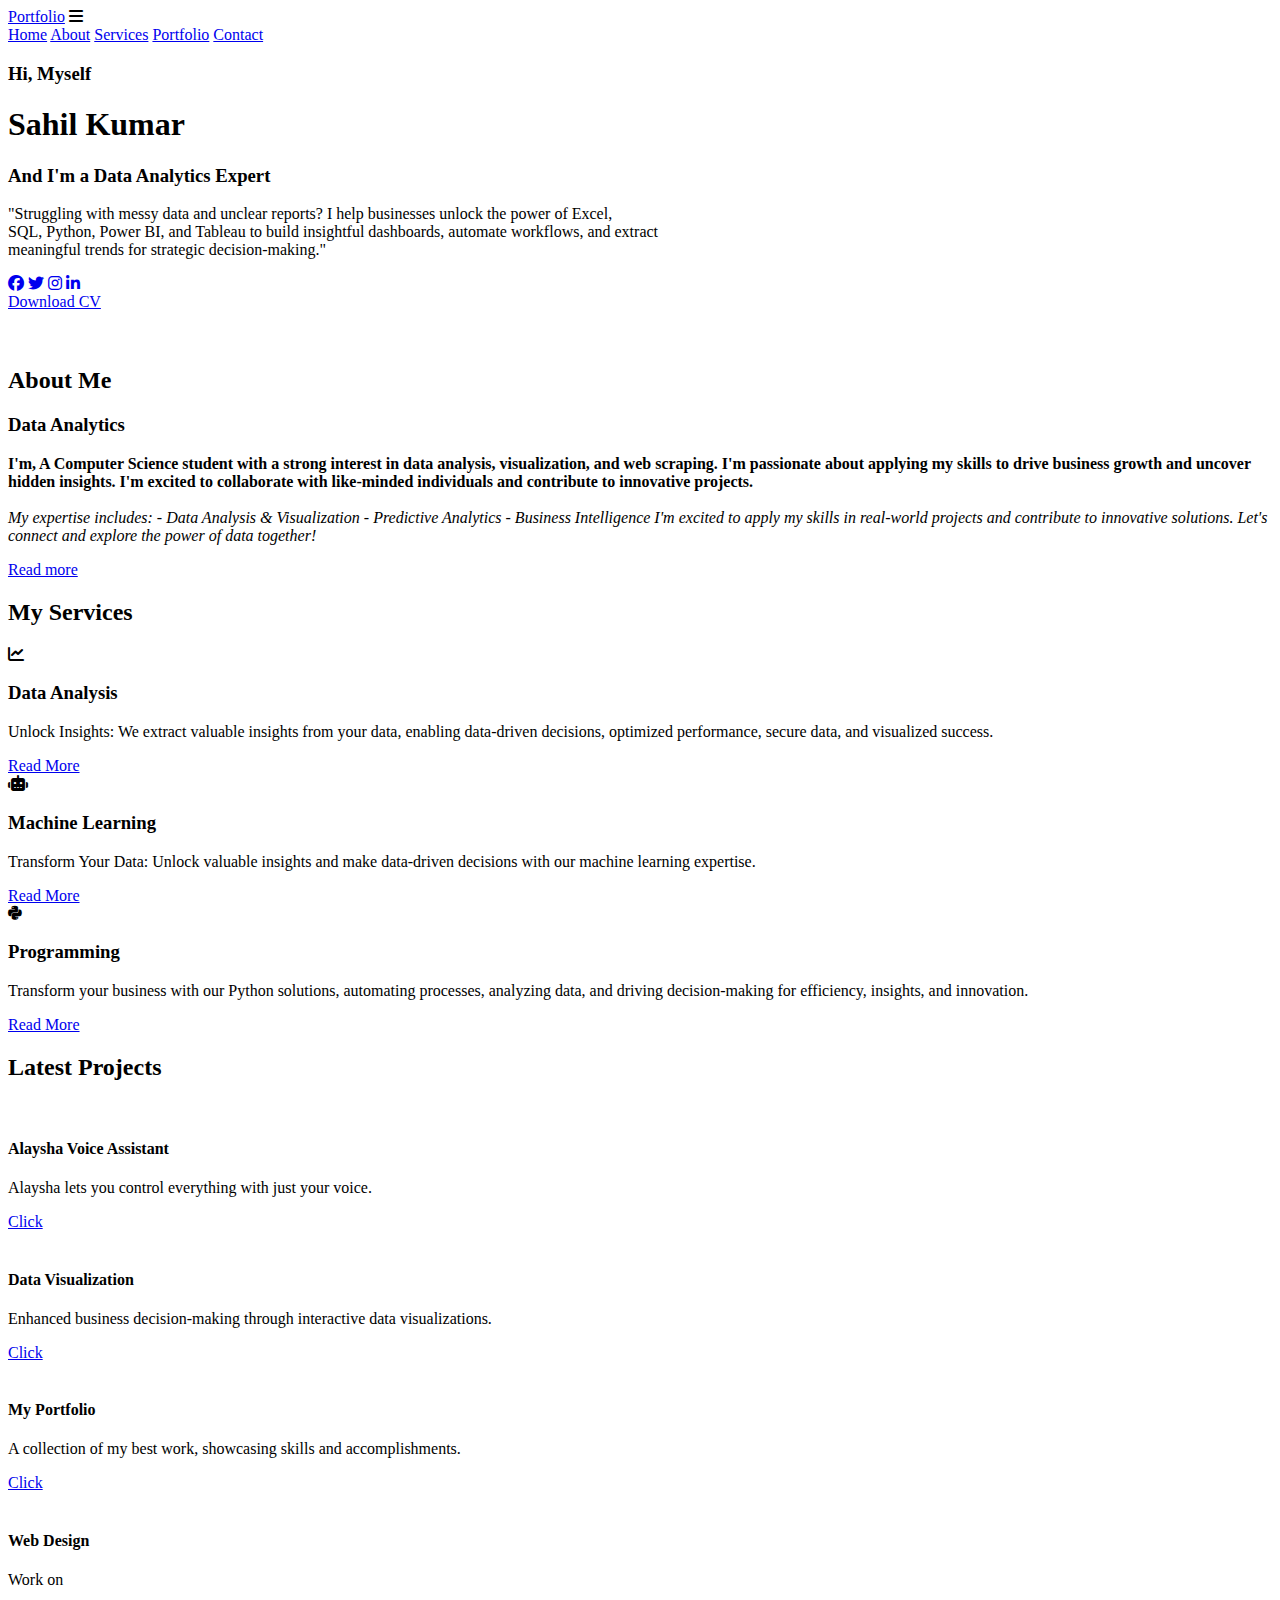
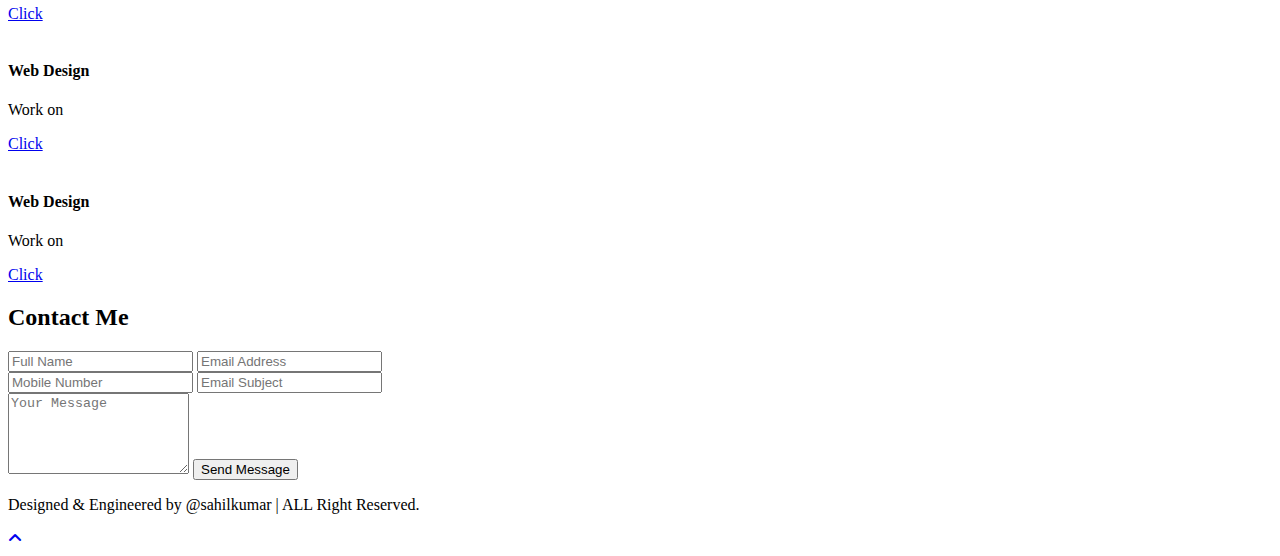
==== index.html @ 293989c2 "Add files via upload" ====
<!DOCTYPE html>
<html lang="en">
    <head>
        <meta charset="UTF-8">
        <meta name="viewport" content="width=device-width, initial-scale=1.0">

        <!-- Font Awesome -->
        <link rel="stylesheet" href="https://cdnjs.cloudflare.com/ajax/libs/font-awesome/6.4.2/css/all.min.css" crossorigin="anonymous" referrerpolicy="no-referrer" />

        <!-- Main CSS -->
        <link rel="stylesheet" href="C:\Users\Sahil554\Desktop\New folder (2)/color.css">
        <title>Responsive Personal Portfolio Website</title>
    </head>
<body>
    <!-- Header -->   
    <header class="header">
        <a href="#" class="logo">Portfolio</a>

         <i class="fas fa-bars" id="menu-icon"></i> <!-- Menu Icon -->

        <nav class="navbar">
            <a href="#home" class="active">Home</a>
            <a href="#about">About</a>
            <a href="#services">Services</a>
            <a href="#portfolio">Portfolio</a>
            <a href="#contact">Contact</a> 
        </nav>
    </header>   
   
    <!-- Home Section --> 
    <section class="home" id="home">
        <div class="home-content">
            <h3>Hi, Myself</h3>
            <h1>Sahil Kumar</h1>
            <h3>And I'm a <span>Data Analytics Expert</span></h3>
            <p>"Struggling with messy data and unclear reports? I help businesses unlock the power of Excel,<br>
                SQL, Python, Power BI, and Tableau to build insightful dashboards, automate workflows,
                  and extract<br> meaningful trends for strategic decision-making."</p>
       
            <!-- Social Media Icons -->
            <div class="social-media">
                <a href="https://www.facebook.com/profile.php?id=100068991828229&mibextid=ZbWKwL"target="_blank"><i class="fab fa-facebook"></i></a>
                <a href="#"target="_blank"><i class="fab fa-twitter"></i></a>
                <a href="https://www.instagram.com/sahil_.kumarr?igsh=NGoycGx3NzV6ZXl2"target="_blank"><i class="fab fa-instagram"></i></a>
                <a href="https://www.linkedin.com/in/sahil-kumar-848392259?utm_source=share&utm_campaign=share_via&utm_content=profile&utm_medium=android_app" target="_blank"><i class="fab fa-linkedin-in"></i></a>
            </div>
            <a href="https://drive.google.com/uc?export=download&id=1LN8zkHgMhUXbFC1rJ7XzAwx22eSauFZw" class="btn" download>Download CV</a>

        </div>

        <div class="home-img">
            <img src="C:\Users\Sahil554\Desktop\New folder (2)/Sahil.jpeg"alt="">
    </div>
</section>  
         <!-- about Section --> 
        
     <section class="about" id="about">
        <div class="about-img">
            <img src="C:\Users\Sahil554\Desktop\New folder (2)/aboutpic.jpg" alt="">
        </div>

        <div class="about-content">
            <h2 class="heading">About <span>Me</span></h2>
            <h3>Data Analytics</h3>
            <p><b>I'm, A Computer Science student with a strong interest in data analysis, visualization, 
                and web scraping. I'm passionate about applying my skills to drive business growth and uncover hidden
                 insights. I'm excited to collaborate with like-minded individuals and contribute to innovative
                  projects.</b> <br><br> <i>My expertise includes:

                  - Data Analysis & Visualization
                  - Predictive Analytics
                  - Business Intelligence
                  
                  
                  I'm excited to apply my skills in real-world projects and contribute to innovative solutions.
                   Let's connect and explore the power of data together!</i></p>
        <a href="C:\Users\Sahil554\Desktop\New folder (2)/aboutpage.html" target="_blank" class="btn">Read more</a>
        </div>
    </section>
    
        <!--Service  Section --> 

    <section class="Services" id="services">
        <h2 class="heading">My <span>Services</span></h2>

        <div class="services-container">
            <div class="services-box">
                <i class="fa-solid fa-chart-line"></i><!-- Database -->
                <h3>Data Analysis</h3>
                <p>Unlock Insights: We extract valuable insights from your data, 
                    enabling data-driven decisions, optimized performance, secure data, and visualized success.</p>
              <a href="#" class="btn">Read More</a>            
            </div>
          
            <div class="services-box">
                <i class="fa-solid fa-robot"></i>  <!-- Machine Learning -->
                <h3>Machine Learning</h3>
                <p> Transform Your Data: Unlock valuable insights and make data-driven decisions with our machine
                     learning expertise.</p>
              <a href="#" class="btn">Read More</a>            
            </div>

            <div class="services-box">
                <i class="fa-brands fa-python"></i>  <!-- Python -->
                <h3>Programming</h3>
                <p>Transform your business with our Python solutions, automating processes, analyzing data, 
                    and driving decision-making for efficiency, insights, and innovation.</p>
              <a href="#" class="btn">Read More</a>            
            </div>
        </div>
    </section>

    
     <!--potfolio Section --> 

    <section class="portfolio" id="portfolio">
        <h2 class="heading">Latest <span>Projects</span></h2>
          
        <div class="portfolio-container">
            <div class="portfolio-box">
                <img src="C:\Users\Sahil554\Desktop\New folder (2)/portfolio5.jpg" alt="">
                <div class="portfolio-layer">
                    <h4>Alaysha Voice Assistant</h4>
                    <p>Alaysha lets you control everything with just your voice.</p>
                    <a href="https://github.com/SahilKumarTech/Alaysha-Voice-Assistant" target="_blank" class="btn">Click</a><!-------change-->
                     
                </div>
            </div>

            <div class="portfolio-box">
                <img src="C:\Users\Sahil554\Desktop\New folder (2)/portfolio4.jpg" alt="">
                <div class="portfolio-layer">
                    <h4>Data Visualization</h4>
                    <p>Enhanced business decision-making through interactive data visualizations.</p>
                    <a href="https://github.com/SahilKumarTech/Sales_Data_Visualization" target="_blank" class="btn">Click</a><!------------------------->
                    
                </div>
            </div>

            <div class="portfolio-box">
                <img src="C:\Users\Sahil554\Desktop\New folder (2)/portfolio1.jpg" alt="">
                <div class="portfolio-layer">
                    <h4>My Portfolio</h4>
                    <p>A collection of my best work, showcasing skills and accomplishments.</p>
                    <a href="#" class="btn">Click</a><!---------------->
                     
                </div>
            </div>
             
            <div class="portfolio-box">
                <img src="C:\Users\Sahil554\Desktop\New folder (2)/portfolio1.jpg" alt="">
                <div class="portfolio-layer">
                    <h4>Web Design</h4>
                    <p>Work on</p>
                    <a href="#" class="btn">Click</a><!-------change-->
                     
                </div>
            </div>

            <div class="portfolio-box">
                <img src="C:\Users\Sahil554\Desktop\New folder (2)/portfolio5.jpg" alt="">
                <div class="portfolio-layer">
                    <h4>Web Design</h4>
                    <p>Work on</p>
                    <a href="#" class="btn">Click</a><!-------change-->
                     
                </div>
            </div>
                  
            <div class="portfolio-box">
                <img src="C:\Users\Sahil554\Desktop\New folder (2)/portfolio5.jpg" alt="">
                <div class="portfolio-layer">
                    <h4>Web Design</h4>
                    <p>Work on</p>
                    <a href="#" class="btn">Click</a><!-------change-->
                     
                </div>
            </div>

        </div>

    </section>

        <!--conatact  Section --> 
         
        <section class="contact" id="contact">
            <h2 class="heading">Contact <span>Me</span></h2>
        
            <form action="contact_form.php" method="POST"><!------------------php-->
                <div class="input-box">
                    <input type="text" placeholder="Full Name" required>
                    <input type="email" placeholder="Email Address" required>
                </div>
        
                <div class="input-box">
                    <input type="text" placeholder="Mobile Number" required>
                    <input type="text" placeholder="Email Subject" required>
                </div>
        
                <textarea placeholder="Your Message" rows="5" required></textarea>
                
                <input type="submit" class="btn" value="Send Message">
            </form>
        </section>
    
        <!---Footer Design-->

        <footer class="footer">
            <div class="footer-text">
                <p>Designed & Engineered by @sahilkumar | ALL Right Reserved.</p>
            </div>

            <div class="footer-iconTop">
                <a href="#home"><i class="fa-solid fa-angle-up"></i></a>
            </div>
        </footer>
    
        <!-- SCROLL REVEAL JS -->
<script src="https://unpkg.com/scrollreveal"></script>

        <!-- TYPED JS -->
<script src="https://unpkg.com/typed.js@2.1.0/dist/typed.umd.js"></script>

        <!-- MAIN JS -->
<script src="C:\Users\Sahil554\Desktop\New folder (2)/java.js"></script>




<script src="https://cdn.jsdelivr.net/npm/@emailjs/browser@3/dist/email.min.js"></script>


</body>

</html>
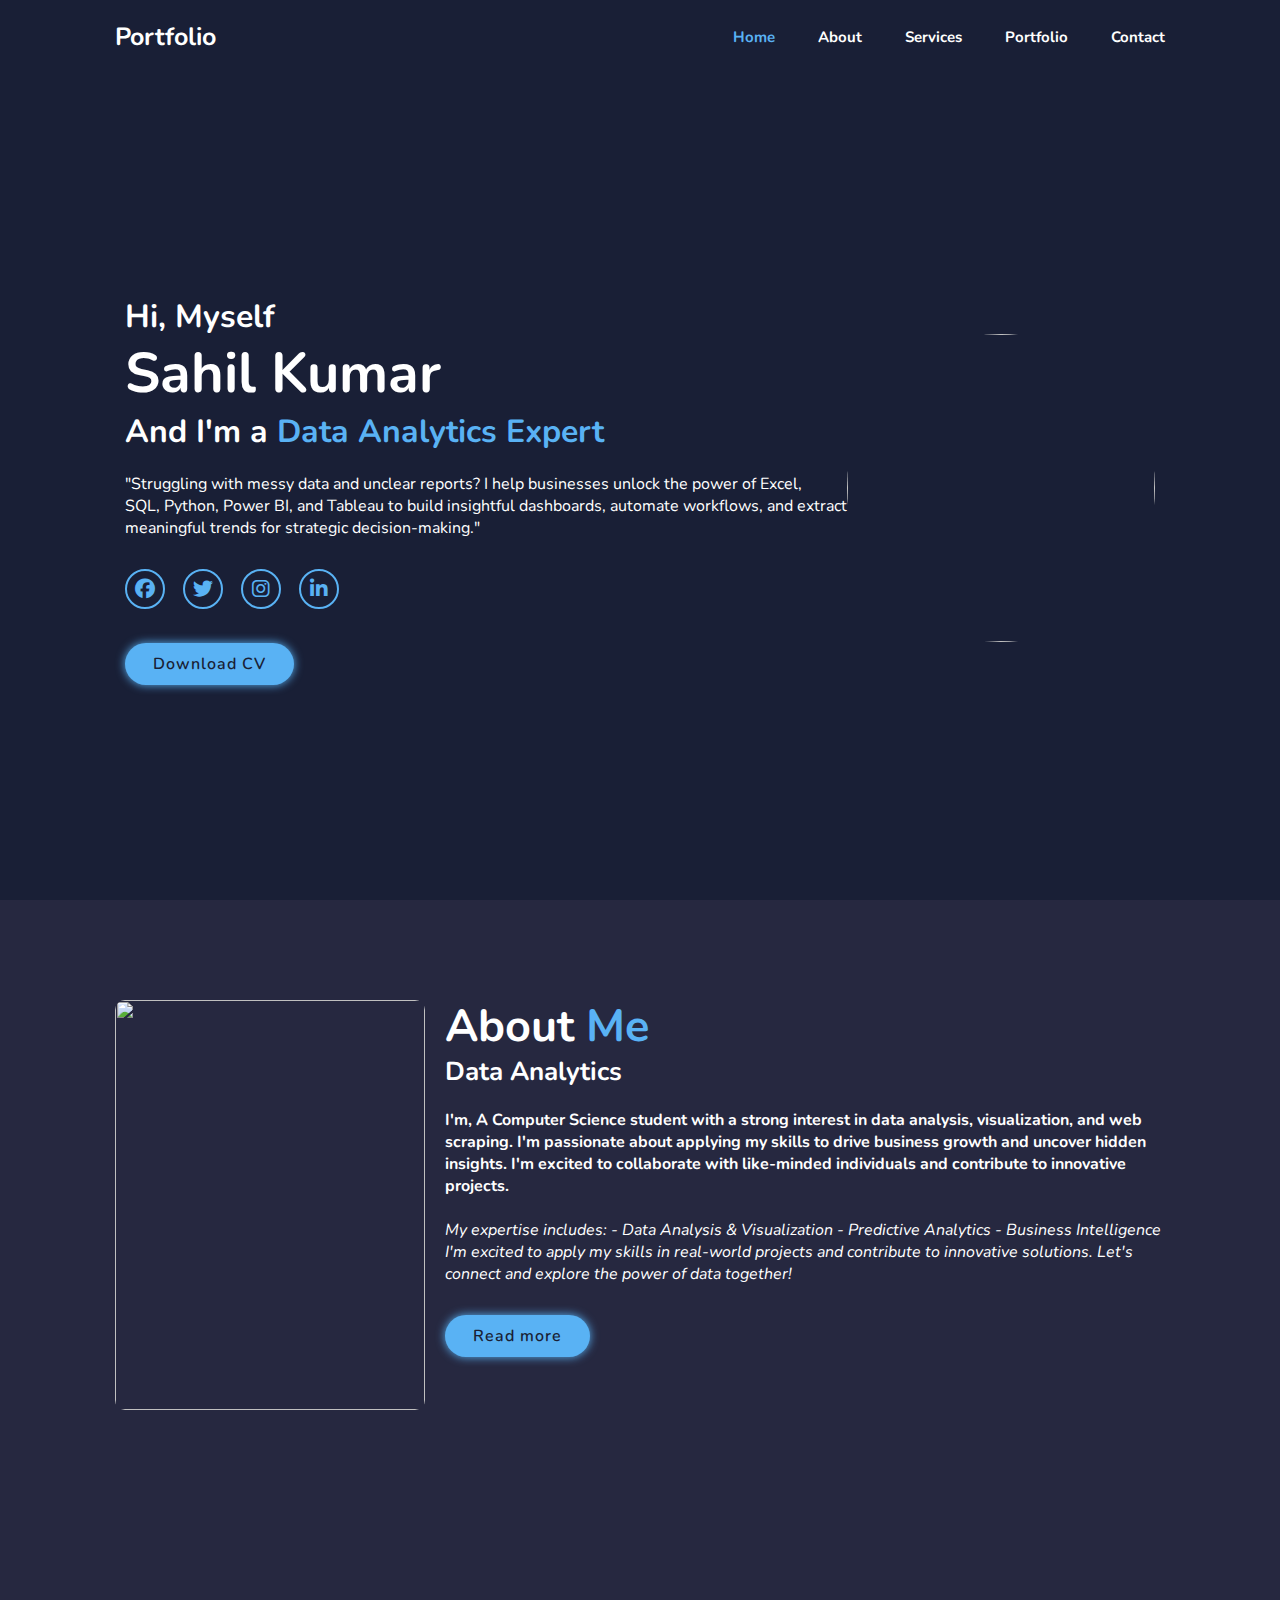
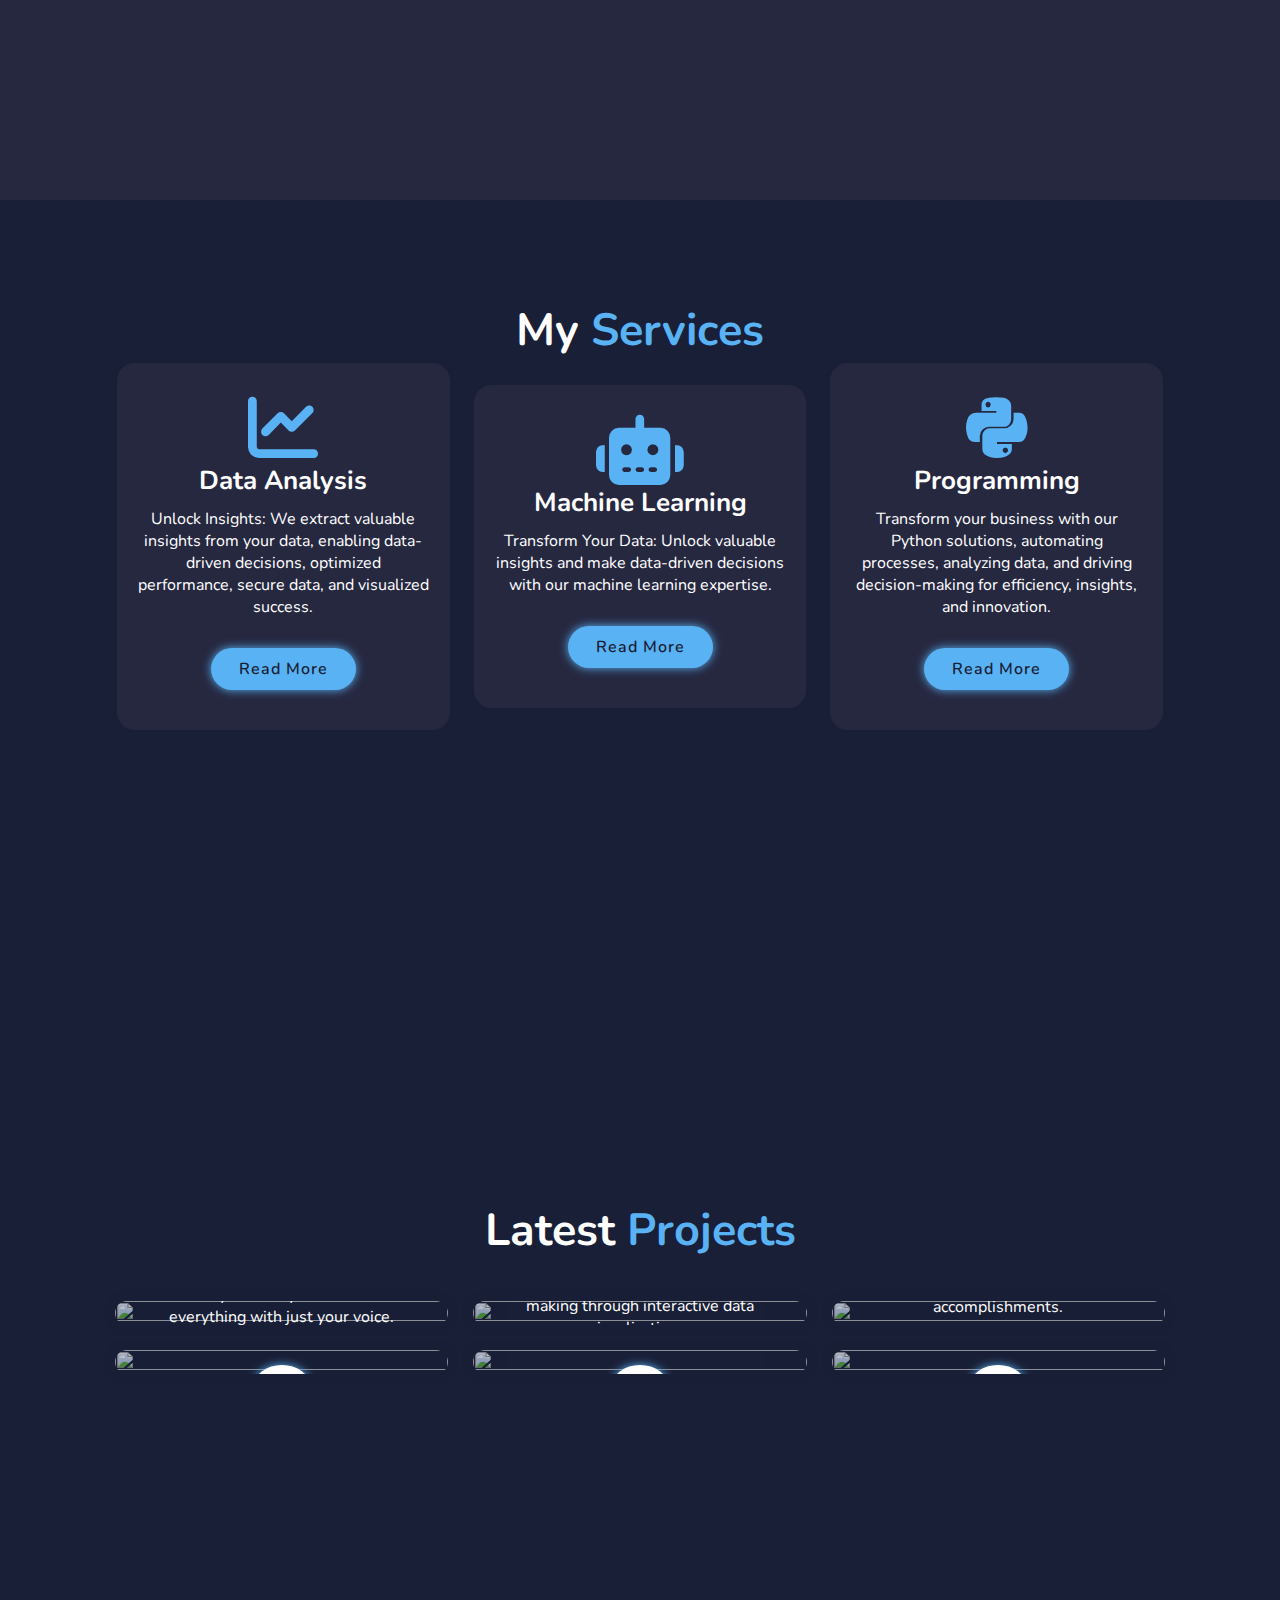
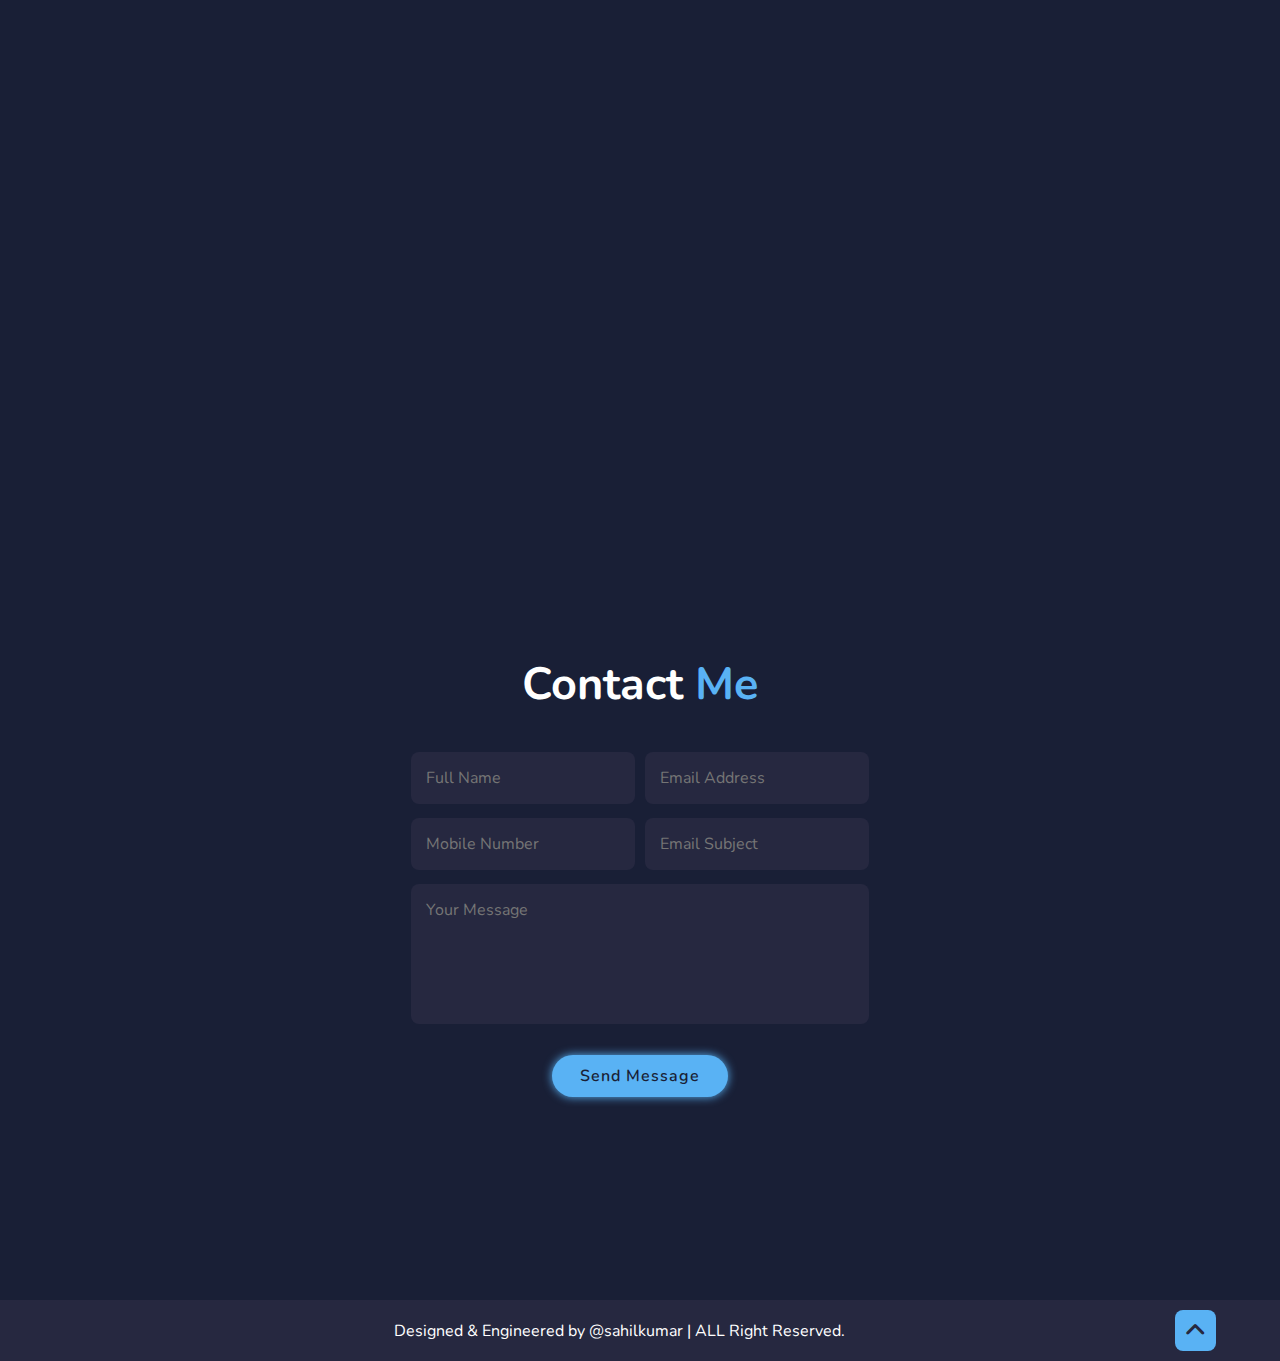
==== commit 36834d03: "Update index.html" ====
--- a/index.html
+++ b/index.html
@@ -8,7 +8,7 @@
         <link rel="stylesheet" href="https://cdnjs.cloudflare.com/ajax/libs/font-awesome/6.4.2/css/all.min.css" crossorigin="anonymous" referrerpolicy="no-referrer" />
 
         <!-- Main CSS -->
-        <link rel="stylesheet" href="C:\Users\Sahil554\Desktop\New folder (2)/color.css">
+        <link rel="stylesheet" href="style.css">
         <title>Responsive Personal Portfolio Website</title>
     </head>
 <body>
--- a/style.css
+++ b/style.css
@@ -0,0 +1,639 @@
+@import url("https://fonts.googleapis.com/css2?family=Nunito:wght@100;200;300;400;500;600;700;800;900&display=swap");
+
+* {
+    margin: 0;
+    padding: 0;
+    box-sizing: border-box; /* Fixed missing semicolon */
+    text-decoration: none;
+    border: none;
+    outline: none;
+    scroll-behavior: smooth;
+    font-family: 'Nunito', sans-serif, Arial, Helvetica;
+}
+
+:root {
+    --bg-color: #191f36;
+    --sec-bg-color: #262840; /* Fixed variable name */
+    --text-color: #fff;
+    --main-color: #59B2f4;
+}
+
+html {
+    font-size: 62.5%;
+    overflow-x: hidden;
+    height: 100%; /* Yeh add karo */
+    display: flex; /* Yeh add karo */
+    flex-direction: column; /* Yeh add karo */
+}
+
+body {
+    background: var(--bg-color);
+    color: var(--text-color);
+    flex-direction: column; 
+}
+
+section {
+    min-height: 100vh; /* Fixed incorrect unit */
+    padding: 10rem 9% 2rem;
+}
+
+/* Header */
+.header {
+    position: fixed;
+    top: 0;
+    left: 0;
+    width: 100%;
+    padding: 2rem 9%;
+    background: var(--bg-color);
+    display: flex;
+    justify-content: space-between;
+    align-items: center;
+    z-index: 1000;
+}
+
+.header.sticky {
+    border-bottom: .1rem solid rgba(0,0,0, .2);
+}
+
+
+.logo {
+    font-size: 2.5rem;
+    color: var(--text-color);
+    font-weight: 700;
+    cursor: default;
+}
+
+.navbar a {
+    font-size: 1.5rem;
+    color: var(--text-color);
+    margin-left: 4rem;
+    font-weight: 700;
+    transition: 0.3s ease-in-out;
+}
+
+.navbar a:hover,
+.navbar a.active {
+    color: var(--main-color);
+}
+
+/* Menu Icon */
+#menu-icon {
+    font-size: 3.6rem;
+    color: var(--text-color);
+    display: none;
+
+}
+
+.home {
+    display: flex;
+    justify-content: center;
+    align-items: center;
+}
+
+.home-content h3 {
+    font-size: 3.2rem;
+    font-weight: 700;
+}
+
+.home-content h3:nth-of-type(2) {
+    margin-bottom: 2rem;
+}
+
+span {
+    color: var(--main-color);
+}
+
+.home-content h1 {
+    font-size: 5.6rem;
+    font-weight: 700;
+    line-height: 1.3;
+}
+
+.home-img img {
+    width: 24vw; 
+    height: 24vw;    
+    object-fit: cover;
+    border-radius: 50%; 
+    animation: floatImage 4s ease-in-out infinite; 
+    transition: transform 0.5s ease-in-out; 
+}
+  
+
+@keyframes floatImage {
+    0% {
+        transform: translateY(0);
+    }
+    50% { 
+        transform: translateY(-2.4rem);
+    }
+    100% {
+        transform: translateY(0);
+    }
+}
+
+.home-content p {
+    font-size: 1.6rem;
+}
+
+.social-media a {
+    display: inline-block;
+    justify-content: center;
+    align-items: center;
+    width: 4rem;
+    height: 4rem;
+    background: transparent;
+    border: .2rem solid var(--main-color);
+    border-radius: 50%;
+    font-size: 2rem;
+    color: var(--main-color);
+    margin: 3rem 1.5rem 3rem 0;
+    transition: .5s ease;
+    position: relative;
+}
+
+.social-media a i {
+    position: absolute;  
+    top: 50%;  
+    left: 50%; 
+    transform: translate(-50%, -50%);  
+}
+
+.social-media a:hover {
+    background: var(--main-color);
+    color: var(--sec-bg-color);
+    box-shadow: 0 0 1rem var(--main-color);
+}
+
+.btn {
+    display: inline-block;
+    padding: 1rem 2.8rem;
+    background: var(--main-color);
+    border-radius: 4rem;
+    box-shadow: 0 0 1rem var(--main-color);
+    font-size: 1.6rem;
+    color: var(--bg-color);
+    letter-spacing: .1rem;
+    font-weight: 600;
+    transition: .5s ease;  
+}
+
+.btn:hover {
+    box-shadow: none;
+}
+
+.about {
+    display: flex;
+    justify-content: center;
+    align-items: cenetr;
+    gap: 2rem;
+    background: var(--sec-bg-color);
+}
+
+.about img {
+    width: 310px;
+    height: 410px;
+    border-radius: 10px;
+    object-fit: cover;
+    transition: transform 0.5s ease-in-out;
+}
+
+.about img:hover {
+    filter: brightness(1.2) blur(2px);
+}
+
+
+.about.img img {
+    width: 35vw;
+}
+
+.heading {
+    text-align: center;
+    font-size: 4.5rem;
+}
+
+.about-content h2 {
+    text-align: left;
+    line-height: 1.2;
+}
+
+.about-content h3 {
+    font-size: 2.6rem;
+}
+
+.about-content p {
+    font-size: 1.6rem;
+    margin: 2rem 0 3rem;
+}
+
+.services.h2 {
+    margin-bottom: 5rem;
+
+}
+
+.services-container {
+    display: flex;
+    justify-content: center;
+    align-items: center;
+    flex-wrap: wrap;
+    gap: 2rem;   
+ 
+}
+
+.services-container .services-box {
+    flex: 1 1 30rem;
+    background: var(--sec-bg-color);
+    padding: 3rem 2rem 4rem;
+    border-radius: 2rem;
+    text-align: center;
+    border: .2rem solid var(--bg-color);
+    transition: .5s ease;
+}
+
+.services-container .services-box:hover {
+    border-color: var(--main-color);
+    transform: scale(1.02);
+}
+
+.services-box i {
+    font-size: 7rem;
+    color: var(--main-color);
+}
+
+.services-box h3 {
+    font-size: 2.6rem;
+}
+
+.services-box p {
+    font-size: 1.6rem;
+    margin: 1rem 0 3rem;
+}
+
+.portfolio h2 {
+    margin-bottom: 4rem;
+}
+
+.portfolio-container {
+    display: grid;
+    grid-template-columns: repeat(3, 1fr);
+
+    align-items: center;
+    gap: 2.5rem;
+}
+
+.portfolio-container .portfolio-box {
+    position: relative;
+    border-radius: 2rem;
+    box-shadow: 0 0 1rem var(--bg-color);
+    overflow: hidden;
+    display: flex;
+}
+
+.portfolio-box img {
+    width: 100%;
+    height: 100%;  
+    object-fit: cover;                 
+    transition: .5s ease;
+    opacity: 0.7;
+}
+
+.portfolio-box :hover img {
+    transform: scale(1.1);
+}
+
+.portfolio-box .portfolio-layer {
+    position: absolute;
+    bottom: 0;
+    left: 0;
+    width: 100%;
+    height: 100%;
+    background: linear-gradient(rgba(0,0,0,0.1),var(--main-color));
+    display: flex;
+    justify-content: center;
+    align-items: center;
+    flex-direction: column;
+    text-align: center;
+    padding: 0 4rem;
+    transform: translateY(-100%);
+    transition: .5s ease;
+     
+}
+
+.portfolio-layer {
+    display: flex;
+    flex-direction: column;
+    justify-content: center;
+    align-items: center;
+    text-align: center;
+    gap: 1rem;  /* ✅ Elements के बीच proper spacing */
+}
+
+/*change*/
+
+.portfolio-layer .read-more {  
+    display: inline-block;
+    padding: 1rem 2.8rem;  /* ✅ Same as .btn in About */
+    background: var(--main-color);
+    border-radius: 0; /* ✅ Same round edges */
+    box-shadow: 0 0 1rem var(--main-color);
+    font-size: 1.6rem;
+    color: var(--bg-color);
+    letter-spacing: .1rem;
+    font-weight: 600;
+    transition: .5s ease;  
+    text-decoration: none;
+    margin-top: 10px;
+}
+
+
+.portfolio-layer .read-more:hover {
+    background: var(--sec-bg-color);
+    color: var(--text-color);
+    box-shadow: none;
+
+}
+
+
+
+.portfolio-box:hover .portfolio-layer {
+    transform: translateY(0);
+}
+
+.portfolio-layer h4 {
+    font-size: 3rem;
+}
+
+.portfolio-layer p {
+    font-size: 1.6rem;
+    margin: .3rem 0 1rem;
+}
+
+.portfolio-layer a {
+    display: inline-flex;
+    justify-content: center;
+    align-items: center;
+    width: 5rem;
+    background: var(--text-color);
+    border-radius: 50%;
+}
+
+.portfolio-layer a i {
+    font-size: 2rem;
+    color: var(--sec-bg-color);
+}
+
+.contact {
+    display: flex;
+    justify-content: center;
+    align-items: center;
+    flex-direction: column;
+    height: calc(100vh - 8rem); /* Adjusting for fixed header */
+    text-align: center;
+}
+
+.contact h2 {
+    margin-bottom: 3rem;
+}
+
+
+.contact form {
+    max-width: 70rem;
+    margin: 0 auto;
+    text-align: center;
+    margin-bottom: 3rem;
+}
+
+.contact form .input-box {
+    display: flex;
+    justify-content: space-between;
+    flex-wrap: wrap;
+}
+
+.contact form .input-box input,
+.contact form textarea {
+    width: 100%;
+    padding: 1.5rem;
+    font-size: 1.6rem;
+    color: var(--text-color);
+    background-color: var(--sec-bg-color);
+    border-radius: .8rem;
+    margin: 0.7rem 0; 
+}
+
+
+/* Make input full width on smaller screens */
+@media (max-width: 600px) {
+    .contact form .input-box input {
+        width: 100%;
+    }
+}
+
+.contact form .input-box input {
+    width: 49%;
+}
+
+.contact form textarea {
+    resize: none;
+}
+
+.contact form .btn {
+    margin-top: 2rem;
+    cursor: pointer;
+}
+
+
+
+main {
+    flex-grow: 1;
+}
+
+.footer {
+    display: flex;
+    justify-content: space-between;
+    align-items: center;
+    flex-wrap: wrap;
+    padding: 10px 5%;
+    min-height: 50px;
+    background: var(--sec-bg-color);
+    position: relative; /* Keeps it positioned properly */
+    bottom: 0;
+    margin-top: auto; /* This ensures footer stays at bottom */
+    width: 100%;
+    left: 0;
+    text-align: center;
+    box-sizing: border-box; /* Fix any unwanted width overflow */
+}
+
+.footer-text {
+    font-size: 1.6rem;
+    text-align: center;
+    flex: 1;
+}
+
+.footer-iconTop {
+    display: inline-flex;
+    justify-content: center;
+    align-items: center;
+    padding: .8rem 1rem;
+    background: var(--main-color);
+    border-radius: .8rem;
+    transition: .5s ease;
+}
+
+.footer-iconTop a:hover {
+    box-shadow: 0 0 1rem var(--main-color);
+}
+
+.footer-iconTop a i {
+    font-size: 2.4rem;
+    color: var(--sec-bg-color);
+}
+
+/*Breckkkkkkk*/
+
+@media(max-width: 1200px) {
+    html {
+        font-size: 55%;
+    }
+}
+
+@media (max-width: 991px) {
+         .header{
+            padding: 2rem 3%;
+    }
+    
+    section {
+
+        padding: 10rem 3%;
+    }
+
+    .service {
+
+        padding: 7rem;
+    }
+
+    .portfolio {
+
+        padding-bottom: 7rem;
+    }
+
+    .contact {
+        min-height: auto;
+    }
+
+    .footer {
+        padding: 2rem 3%;
+    }
+
+}
+     
+
+/* Responsive */
+@media (max-width: 768px) {
+    #menu-icon {
+        display: block;
+        font-size: 3rem;
+        cursor: pointer;
+        right: 20px;
+    }
+    
+    .navbar {
+        position: absolute;
+        top: 60px;  /* Header ke niche aane ke liye -----------------------------------*/
+        right: 20px;
+        text-align: right;
+        padding: 10px;
+        background: var(--bg-color);
+        border-top: .1rem solid rgba rgba(0,0,0, .2);
+        box-shadow: 0 .5rem 1rem rgba(0,0,0, .2);
+        display: none;
+        flex-direction: column; /* Header ke niche aane ke liye -----------------------------------*/
+        text-align: center; /* Header ke niche aane ke liye -----------------------------------*/
+
+    }
+
+    .navbar.active {
+        display: flex;  /* Jab active class mile to dikhana */
+    }
+
+    .navbar a {
+        display: block;
+        font-size: 2rem;
+        margin: 3rem 0;
+    }
+
+    .home {
+        flex-direction: column;
+    }
+
+    .home-content h3 {
+        font-size: 2.6rem;
+    }
+
+    .home-content h1 {
+        font-size: 5rem;
+    }
+
+    .home-content {
+        order: 2;
+    }
+     
+    .home-img img {
+        width: 70vw;
+        margin-top: 4rem;
+    }
+
+    .about {
+        flex-direction: column;
+
+    }
+
+    .about.img img {
+        width: 90vw;
+        margin-top: 4rem;
+    }
+    
+    .service h2 {
+        margin-bottom: 3rem;
+    }
+
+    .portfolio h2 {
+        margin-bottom: 3rem;
+    }
+    
+    .portfolio-container {
+        grid-template-columns: repeat(2, 1fr);
+    
+    }
+}
+
+
+
+@media (max-width: 617px) {
+    .portfolio-container {
+        grid-template-columns: 1fr;
+    }
+
+    .home-img img {
+        width: 80vw;
+        margin-top: 8rem;
+    }
+
+    .about.img img {
+        width: 100vw;
+        margin-top: 4rem;;
+    }
+
+@media (max-width: 450px) {
+    html {
+            font-size: 50;
+         }
+
+    .contact form .input-box input {
+        width: 100%;
+    }
+
+}        
+
+
+
+}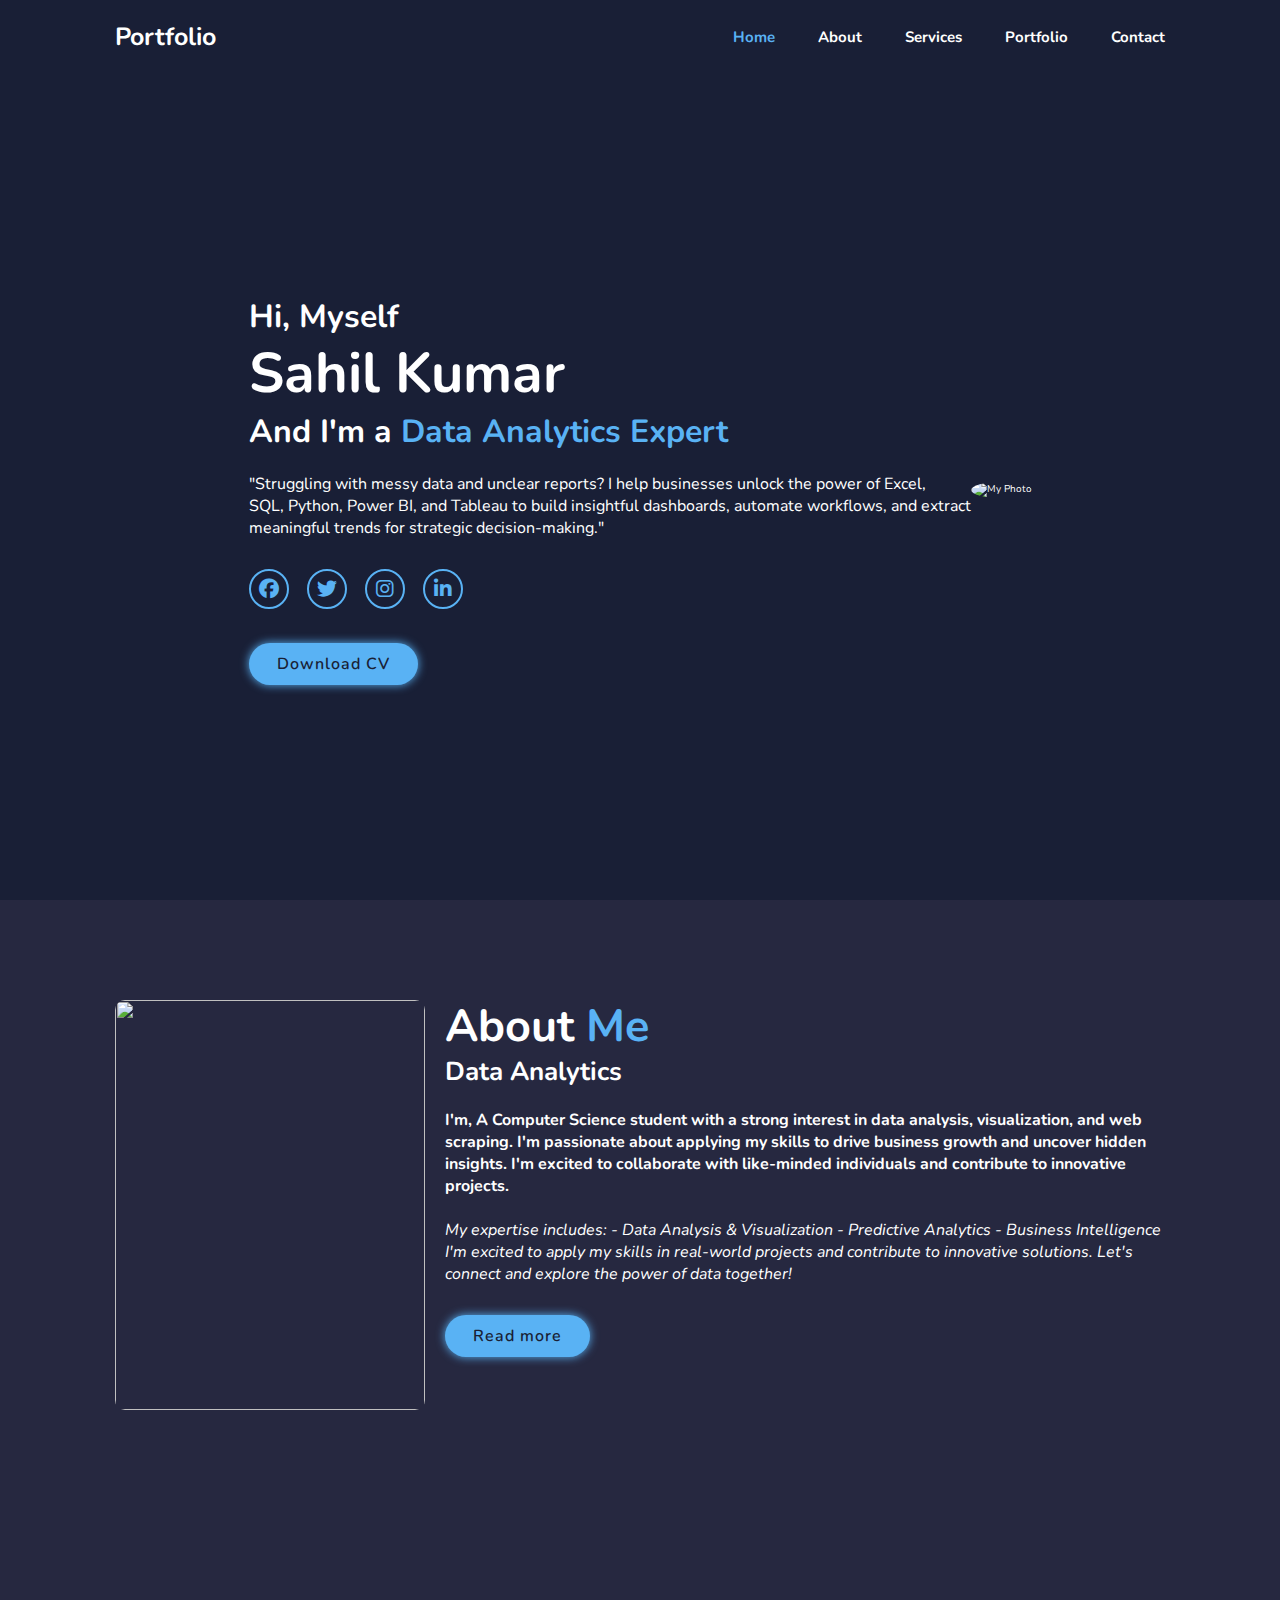
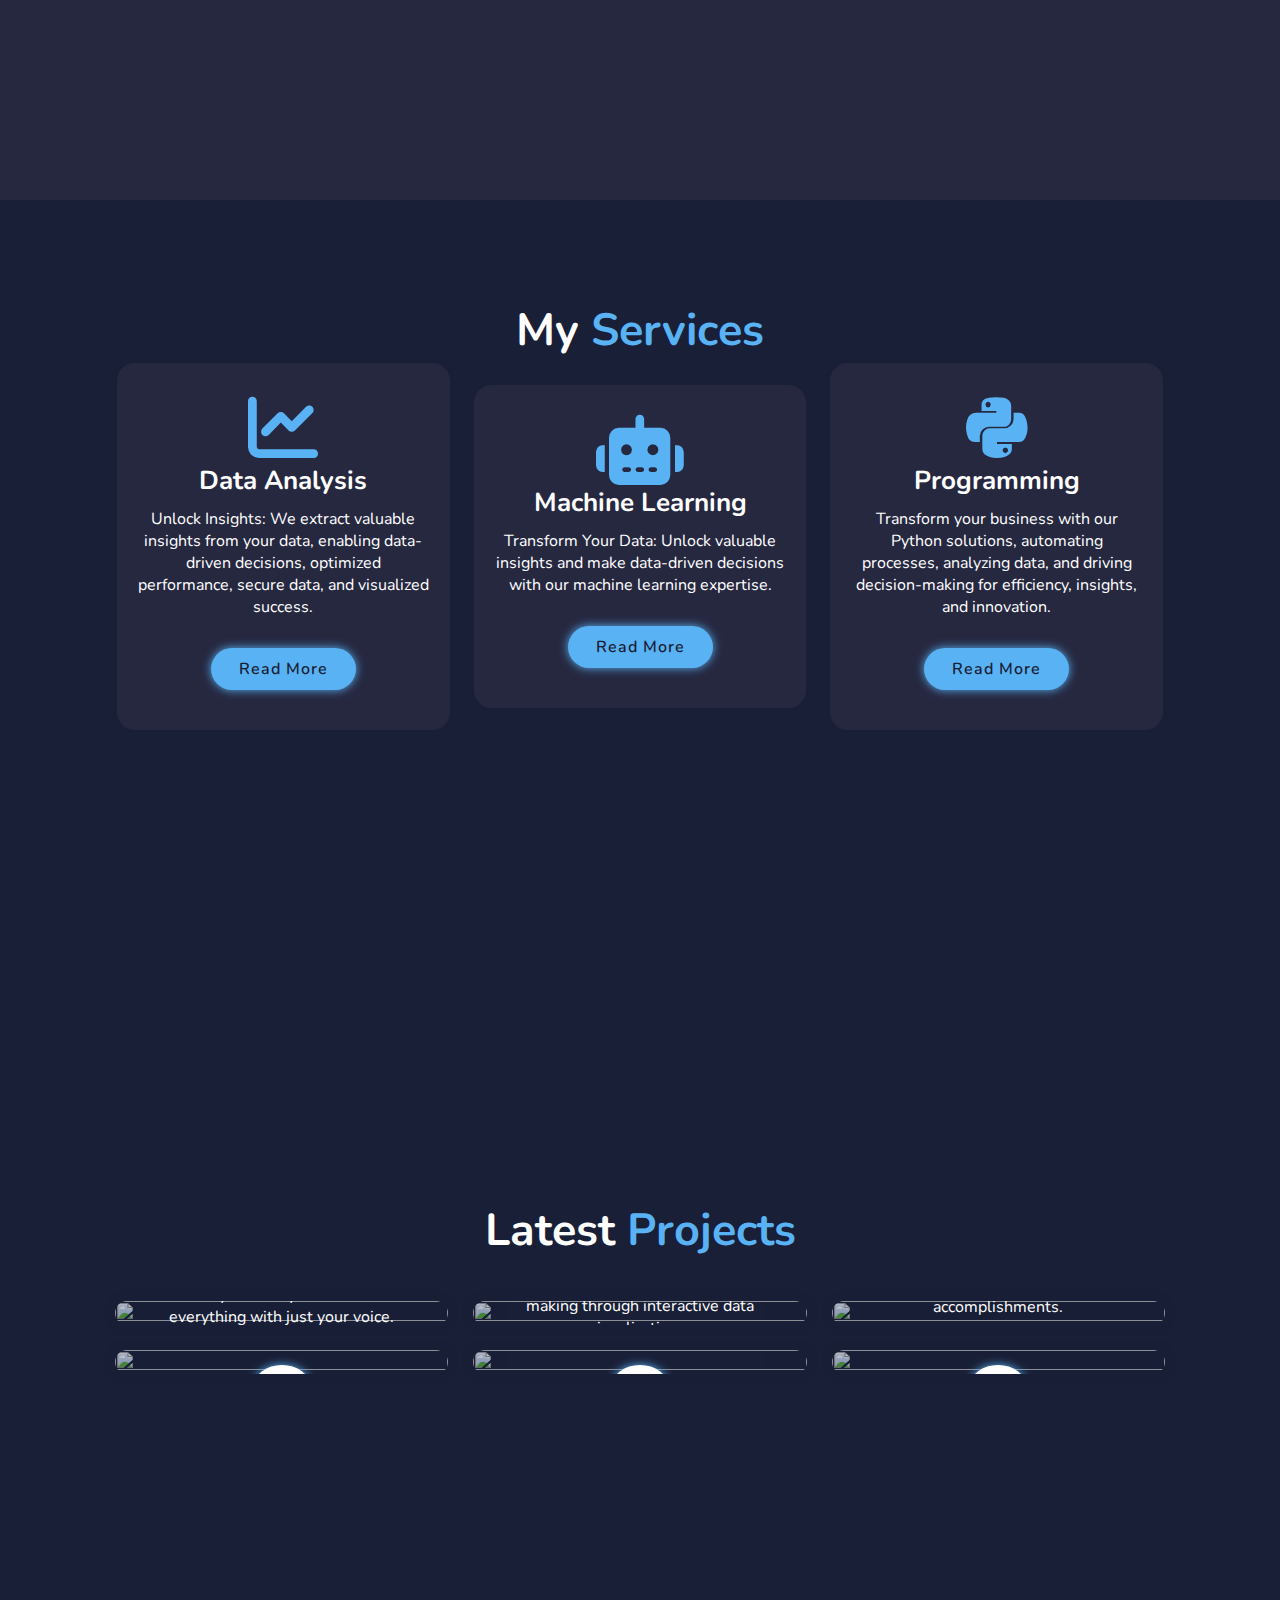
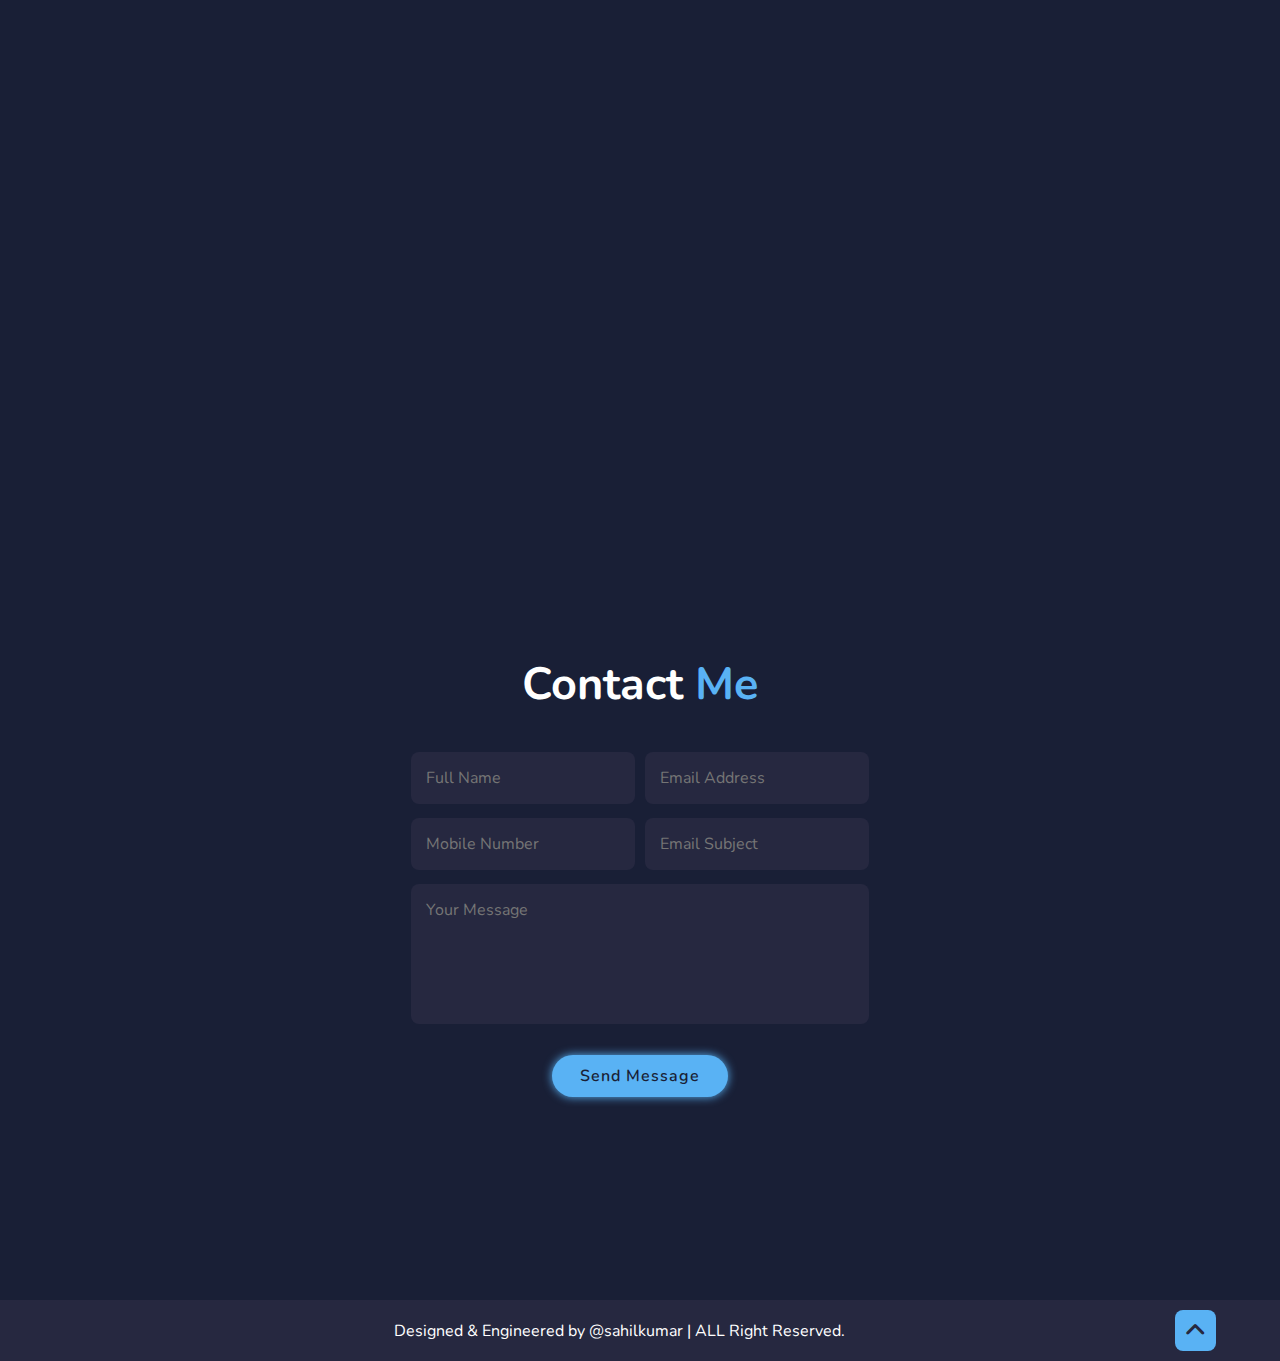
==== commit a88de670: "Update index.html" ====
--- a/index.html
+++ b/index.html
@@ -49,7 +49,7 @@
         </div>
 
         <div class="home-img">
-            <img src="C:\Users\Sahil554\Desktop\New folder (2)/Sahil.jpeg"alt="">
+            <img src="Sahil.jpeg"alt="My Photo">
     </div>
 </section>  
          <!-- about Section --> 
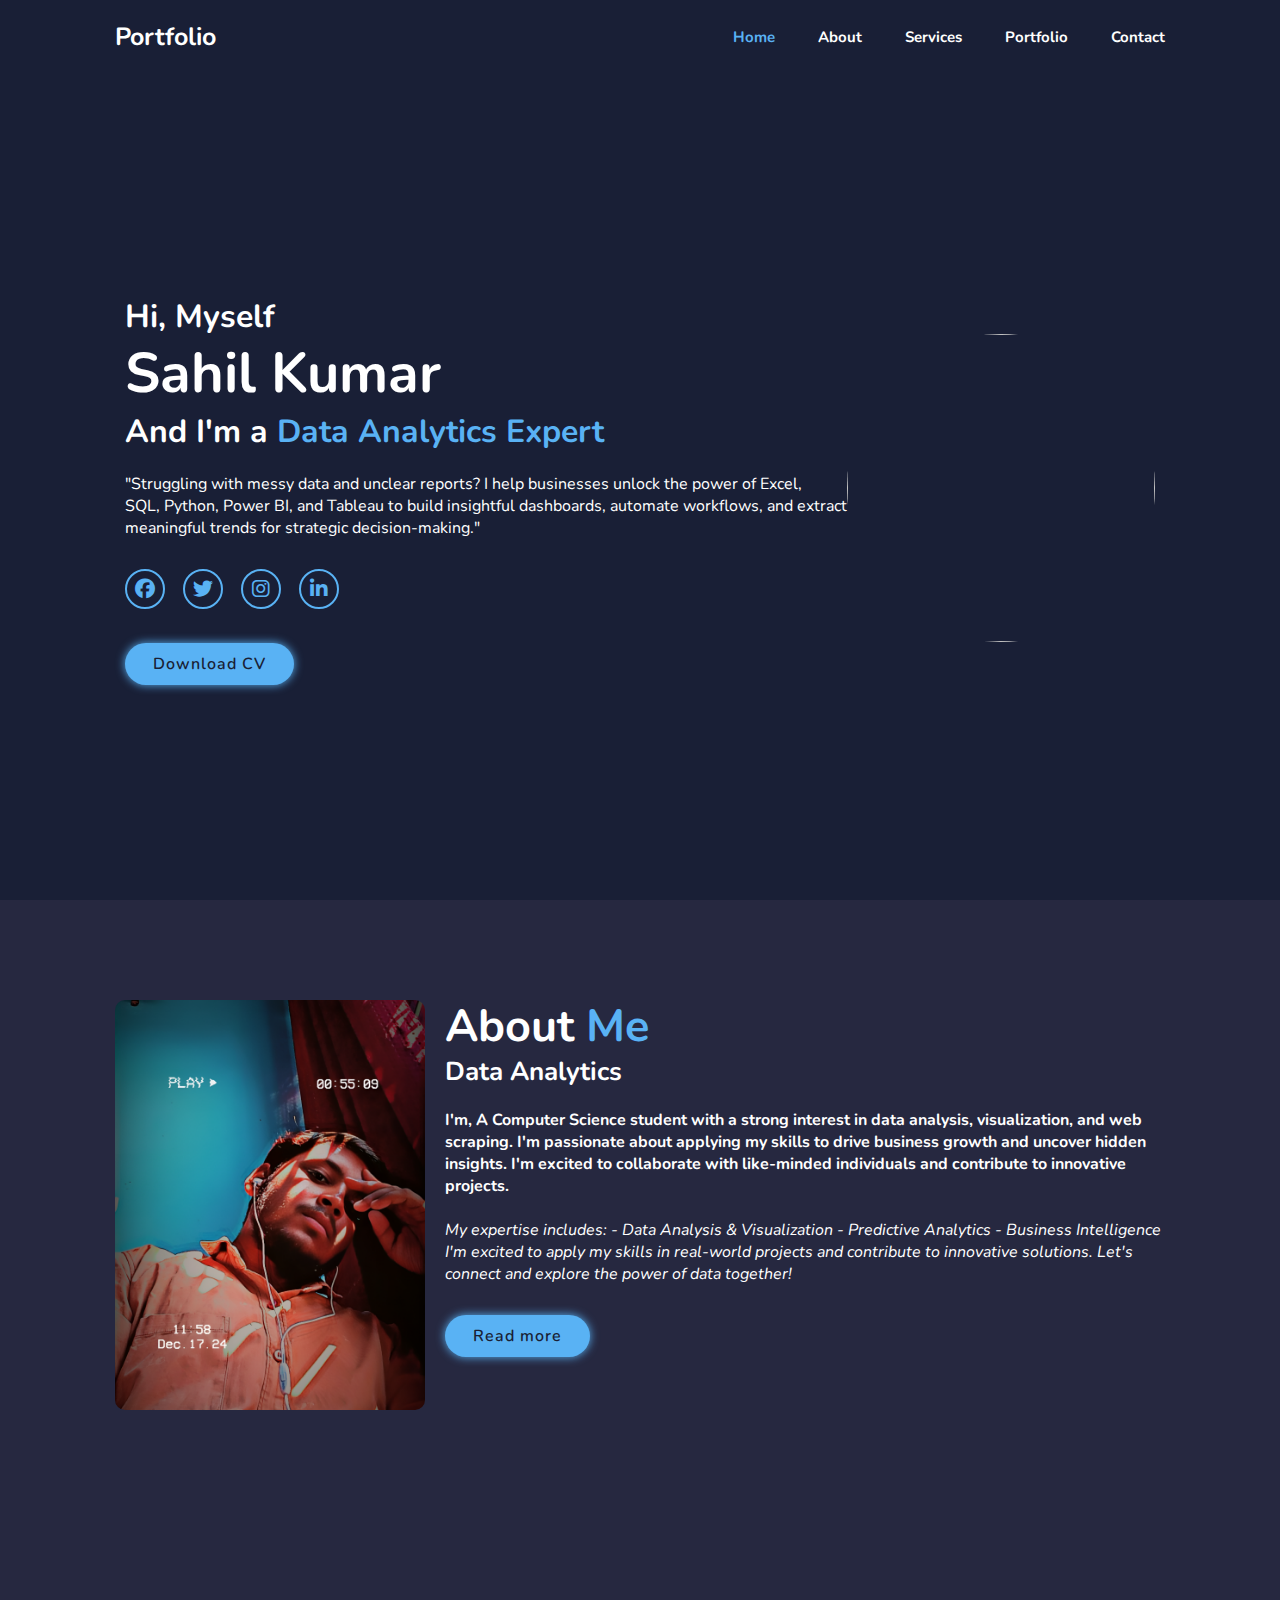
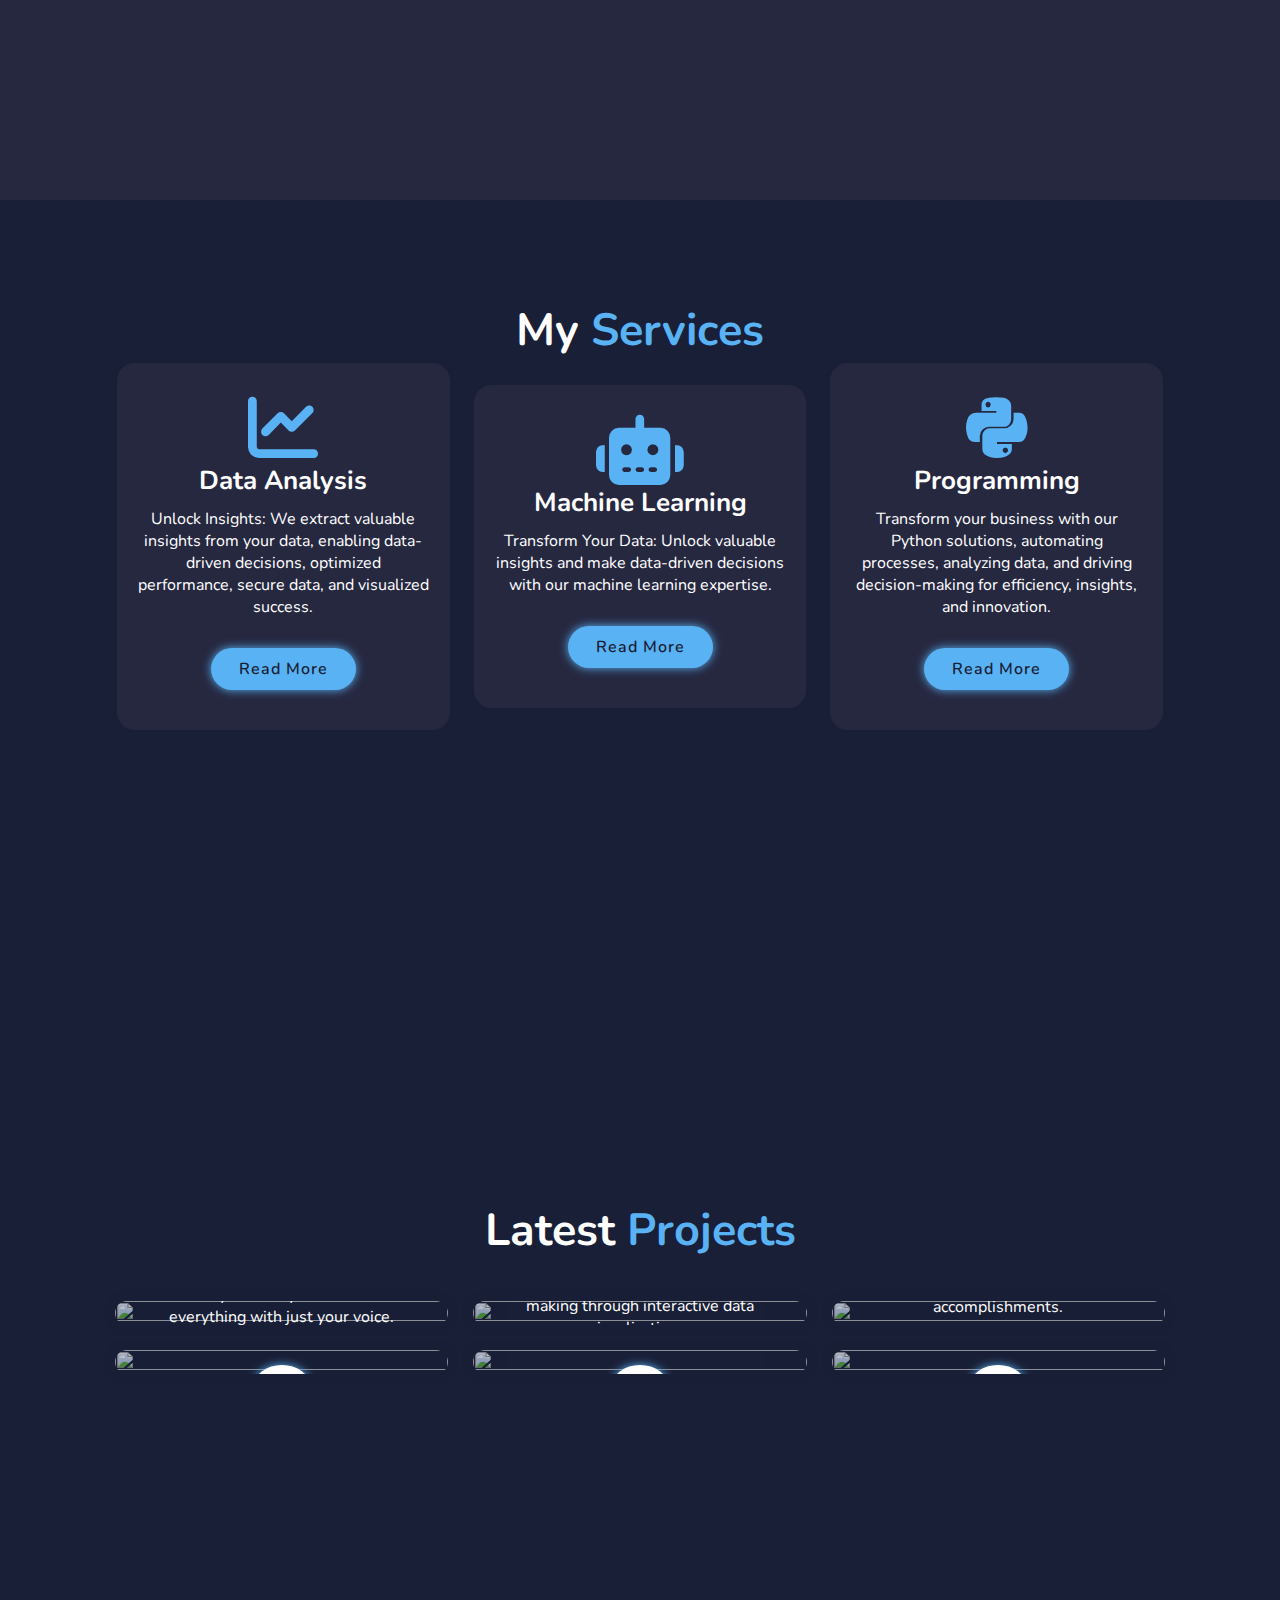
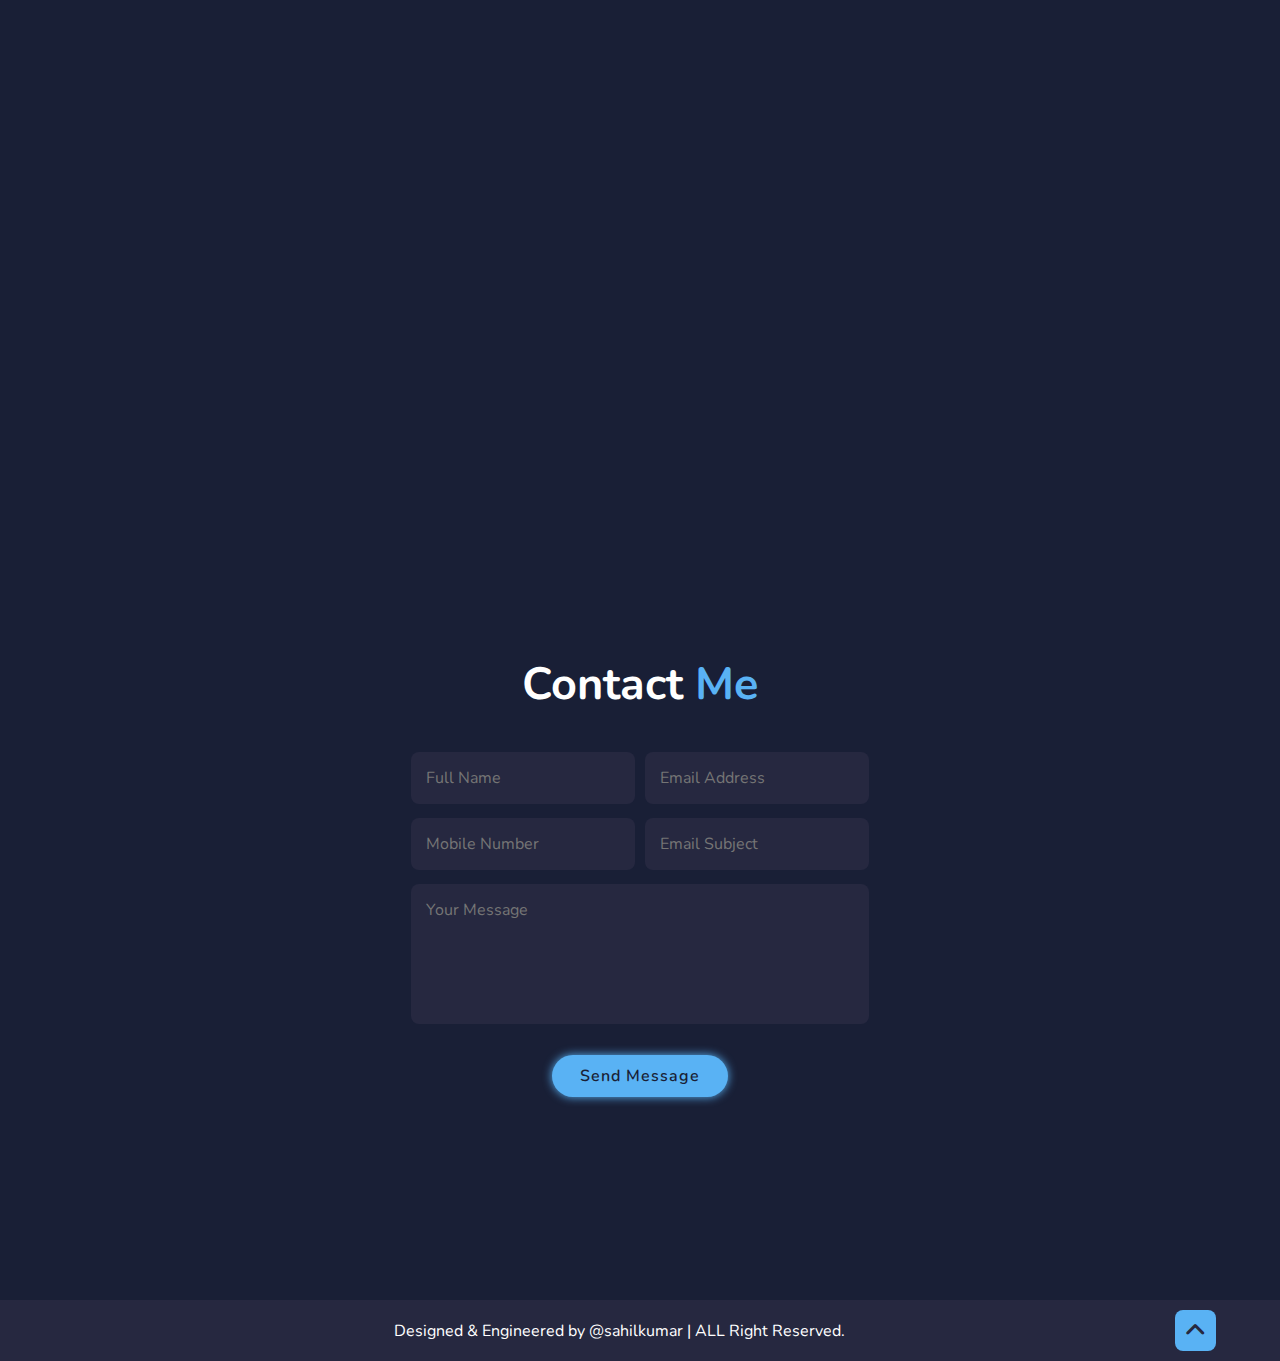
==== commit f6fb5a2f: "Update index.html" ====
--- a/index.html
+++ b/index.html
@@ -49,14 +49,14 @@
         </div>
 
         <div class="home-img">
-            <img src="Sahil.jpeg"alt="My Photo">
+            <img src="Sahil.jpeg"alt="">
     </div>
 </section>  
          <!-- about Section --> 
         
      <section class="about" id="about">
         <div class="about-img">
-            <img src="C:\Users\Sahil554\Desktop\New folder (2)/aboutpic.jpg" alt="">
+            <img src="aboutpic.jpg" alt="">
         </div>
 
         <div class="about-content">
@@ -74,7 +74,7 @@
                   
                   I'm excited to apply my skills in real-world projects and contribute to innovative solutions.
                    Let's connect and explore the power of data together!</i></p>
-        <a href="C:\Users\Sahil554\Desktop\New folder (2)/aboutpage.html" target="_blank" class="btn">Read more</a>
+        <a href="aboutpage.html" target="_blank" class="btn">Read more</a>
         </div>
     </section>
     
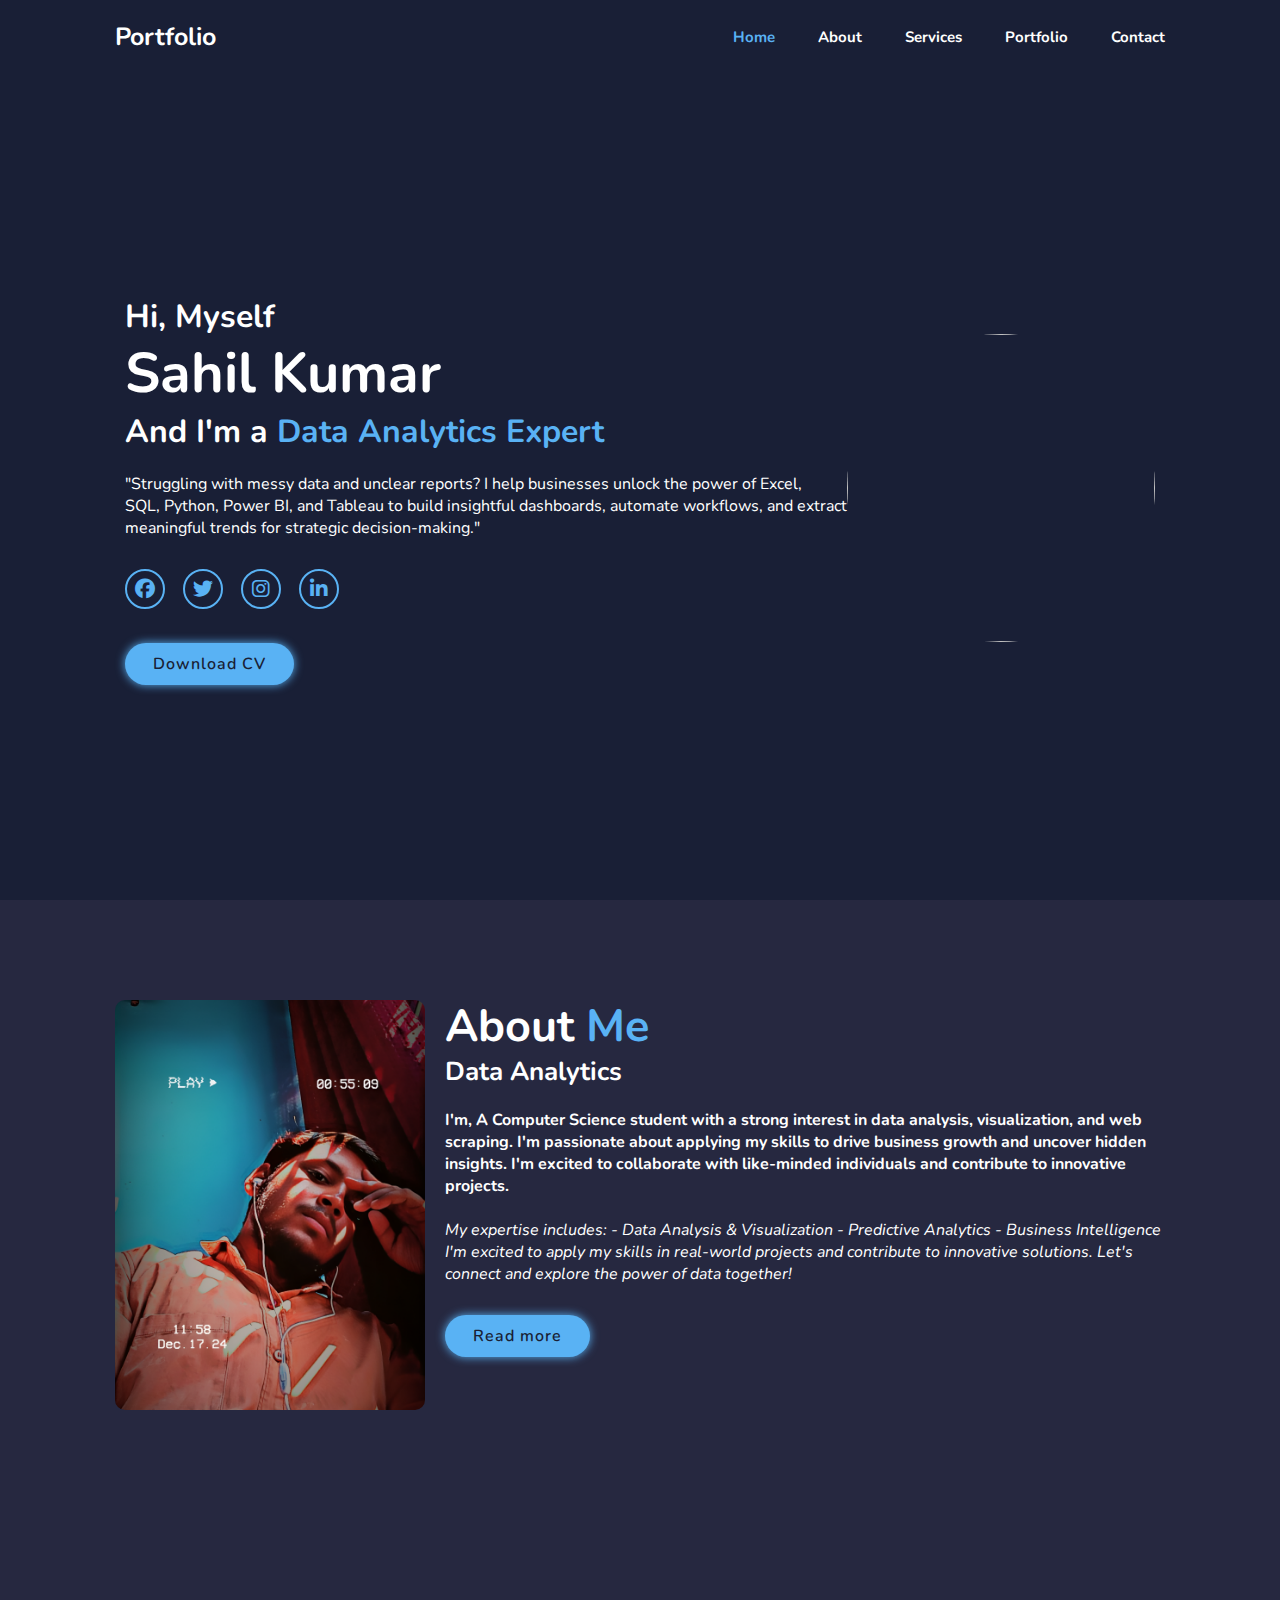
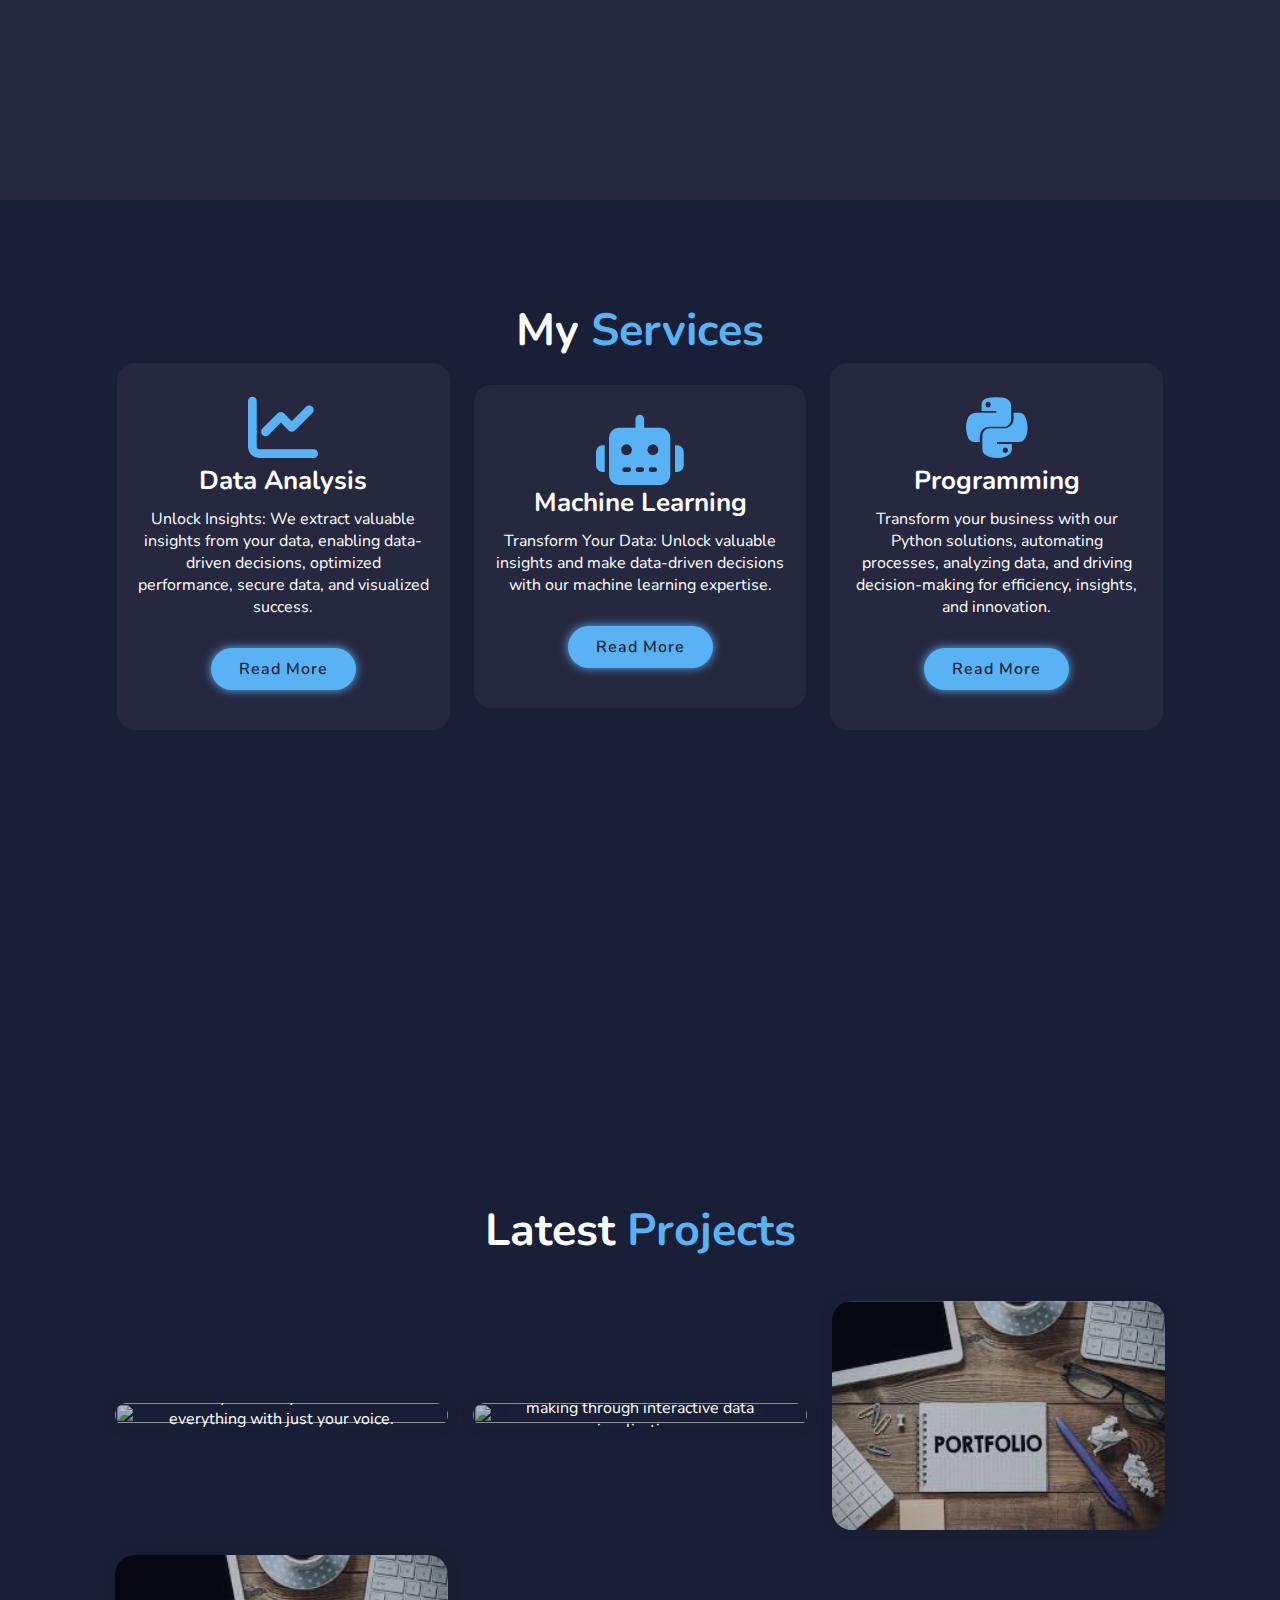
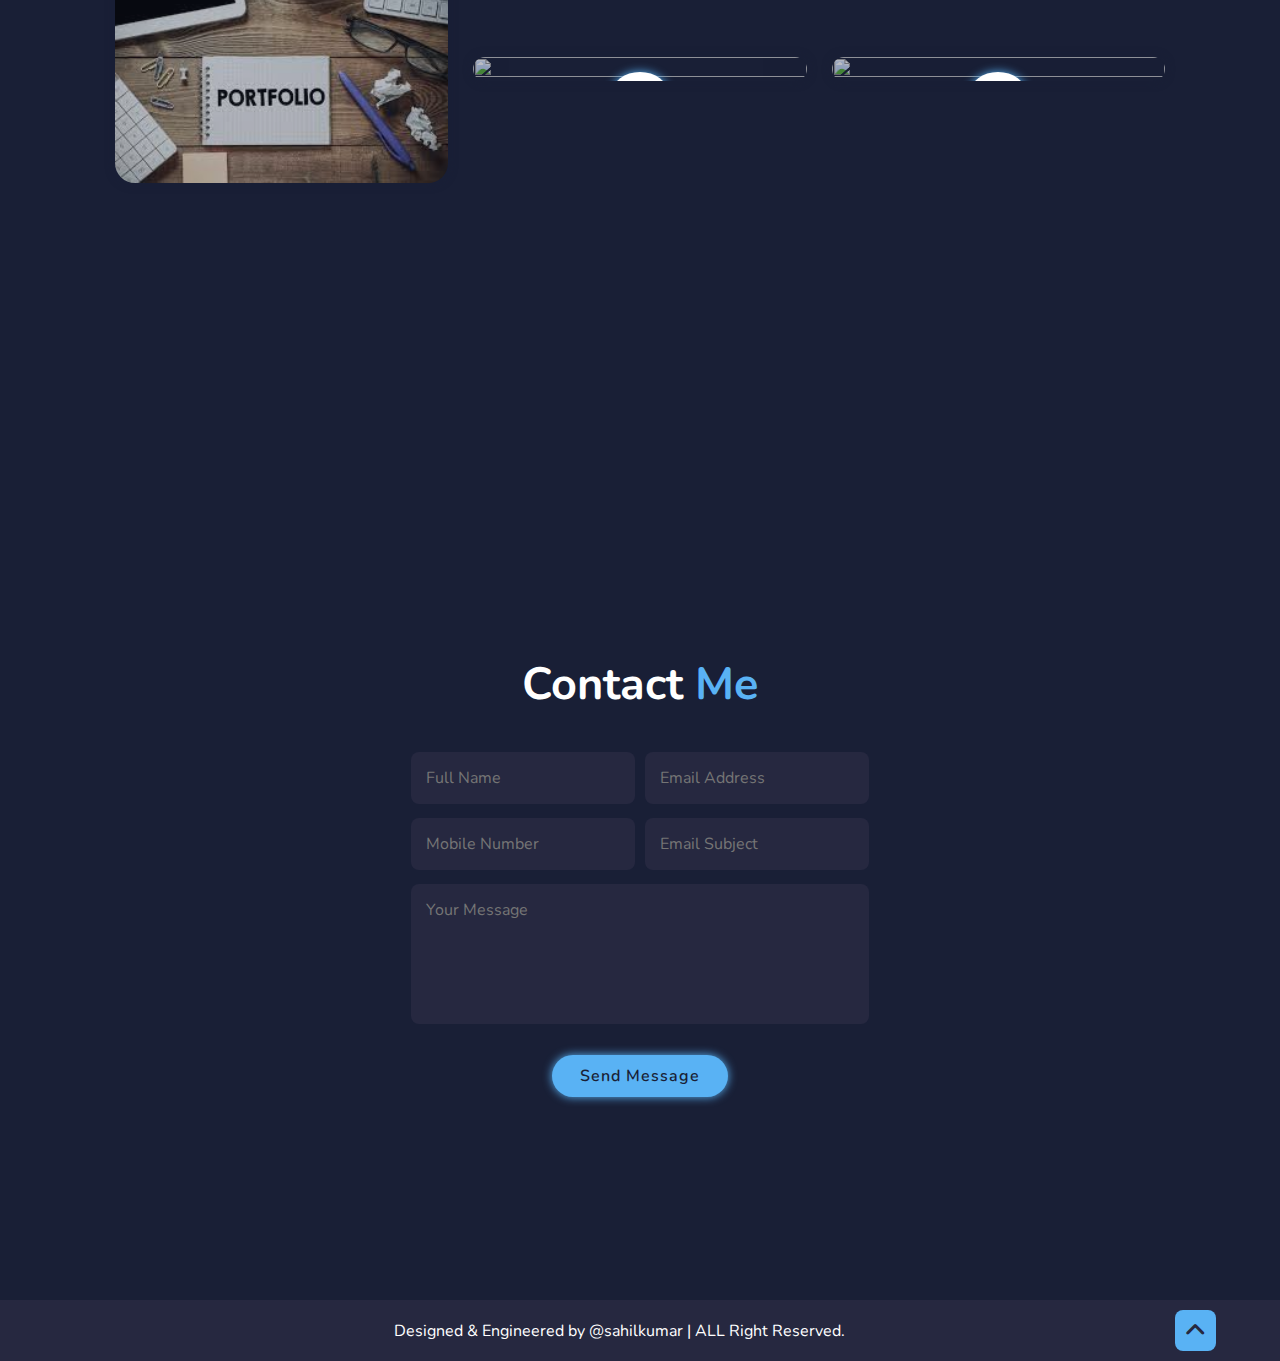
==== commit b8c7a216: "Update index.html" ====
--- a/index.html
+++ b/index.html
@@ -118,7 +118,7 @@
           
         <div class="portfolio-container">
             <div class="portfolio-box">
-                <img src="C:\Users\Sahil554\Desktop\New folder (2)/portfolio5.jpg" alt="">
+                <img src="portfolio5.jpg" alt="">
                 <div class="portfolio-layer">
                     <h4>Alaysha Voice Assistant</h4>
                     <p>Alaysha lets you control everything with just your voice.</p>
@@ -138,7 +138,7 @@
             </div>
 
             <div class="portfolio-box">
-                <img src="C:\Users\Sahil554\Desktop\New folder (2)/portfolio1.jpg" alt="">
+                <img src="portfolio1.jpg" alt="">
                 <div class="portfolio-layer">
                     <h4>My Portfolio</h4>
                     <p>A collection of my best work, showcasing skills and accomplishments.</p>
@@ -148,7 +148,7 @@
             </div>
              
             <div class="portfolio-box">
-                <img src="C:\Users\Sahil554\Desktop\New folder (2)/portfolio1.jpg" alt="">
+                <img src="portfolio1.jpg" alt="">
                 <div class="portfolio-layer">
                     <h4>Web Design</h4>
                     <p>Work on</p>
@@ -168,7 +168,7 @@
             </div>
                   
             <div class="portfolio-box">
-                <img src="C:\Users\Sahil554\Desktop\New folder (2)/portfolio5.jpg" alt="">
+                <img src="portfolio5.jpg" alt="">
                 <div class="portfolio-layer">
                     <h4>Web Design</h4>
                     <p>Work on</p>
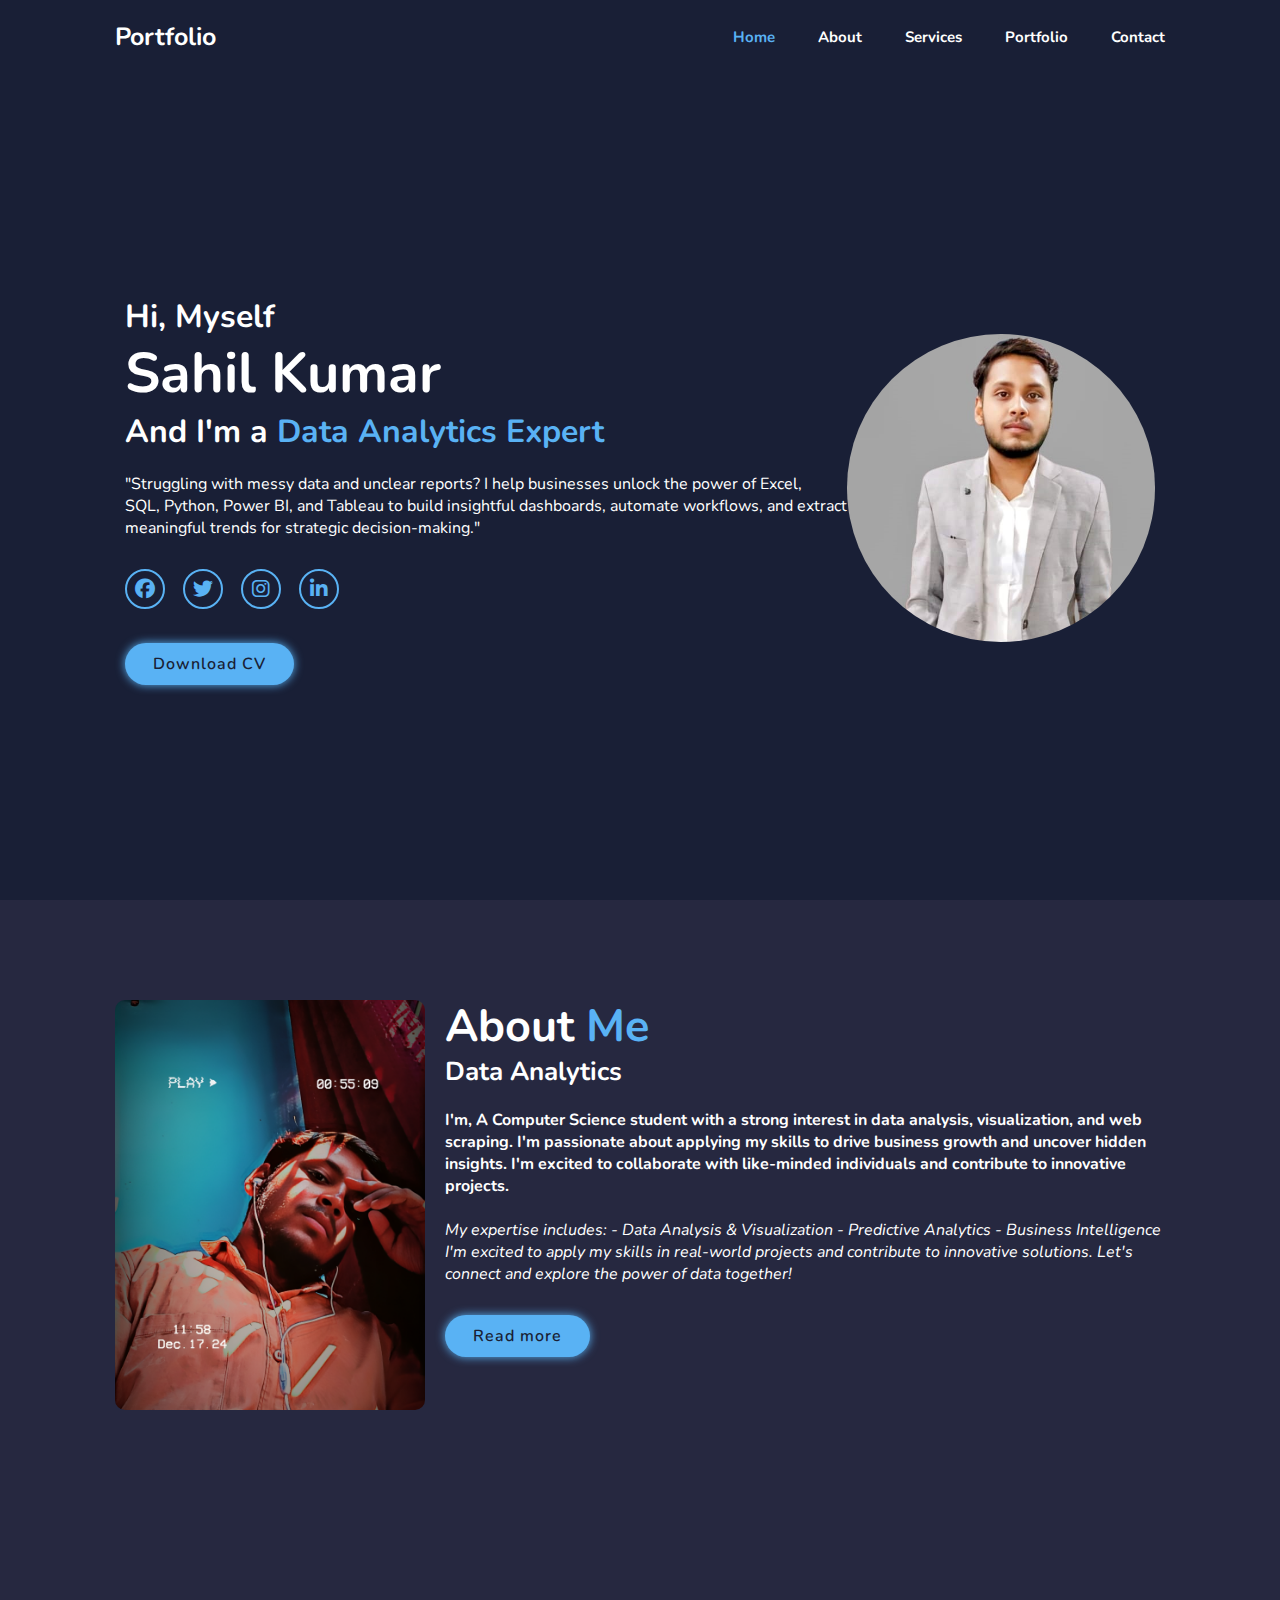
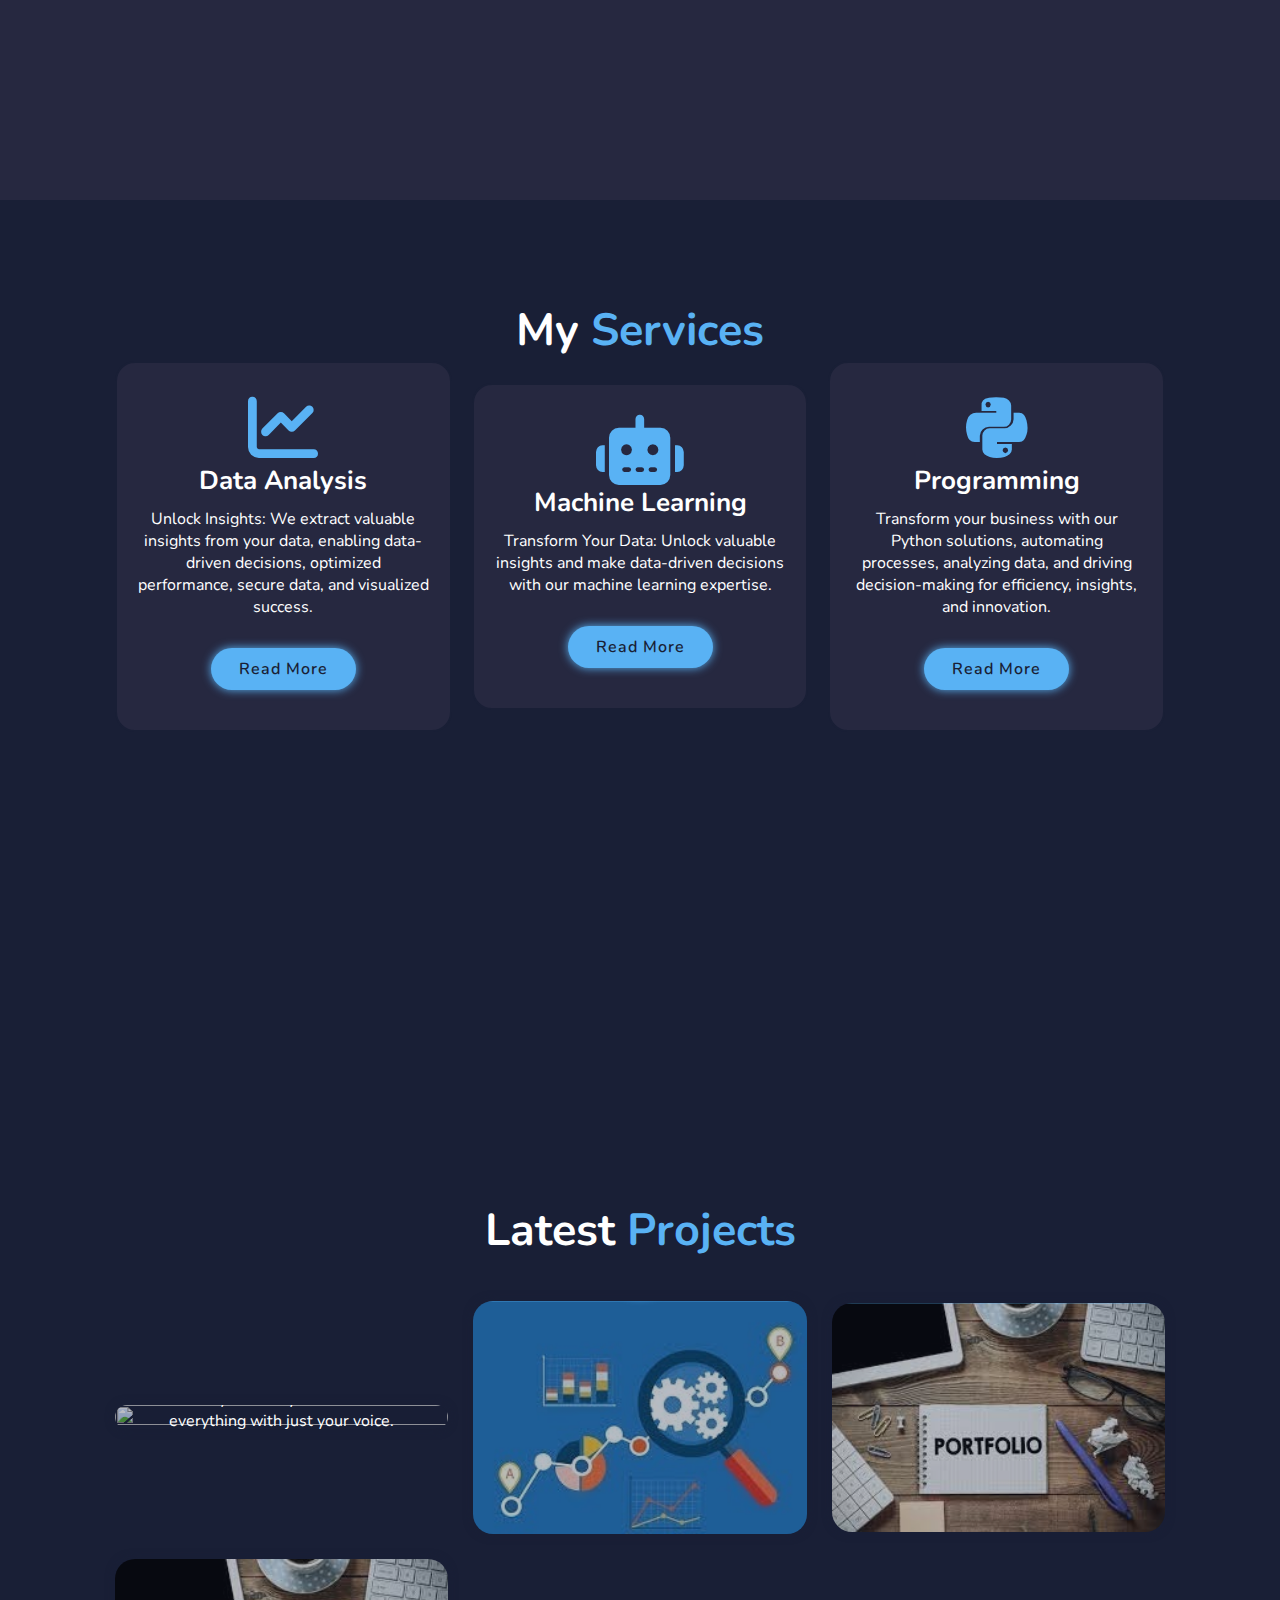
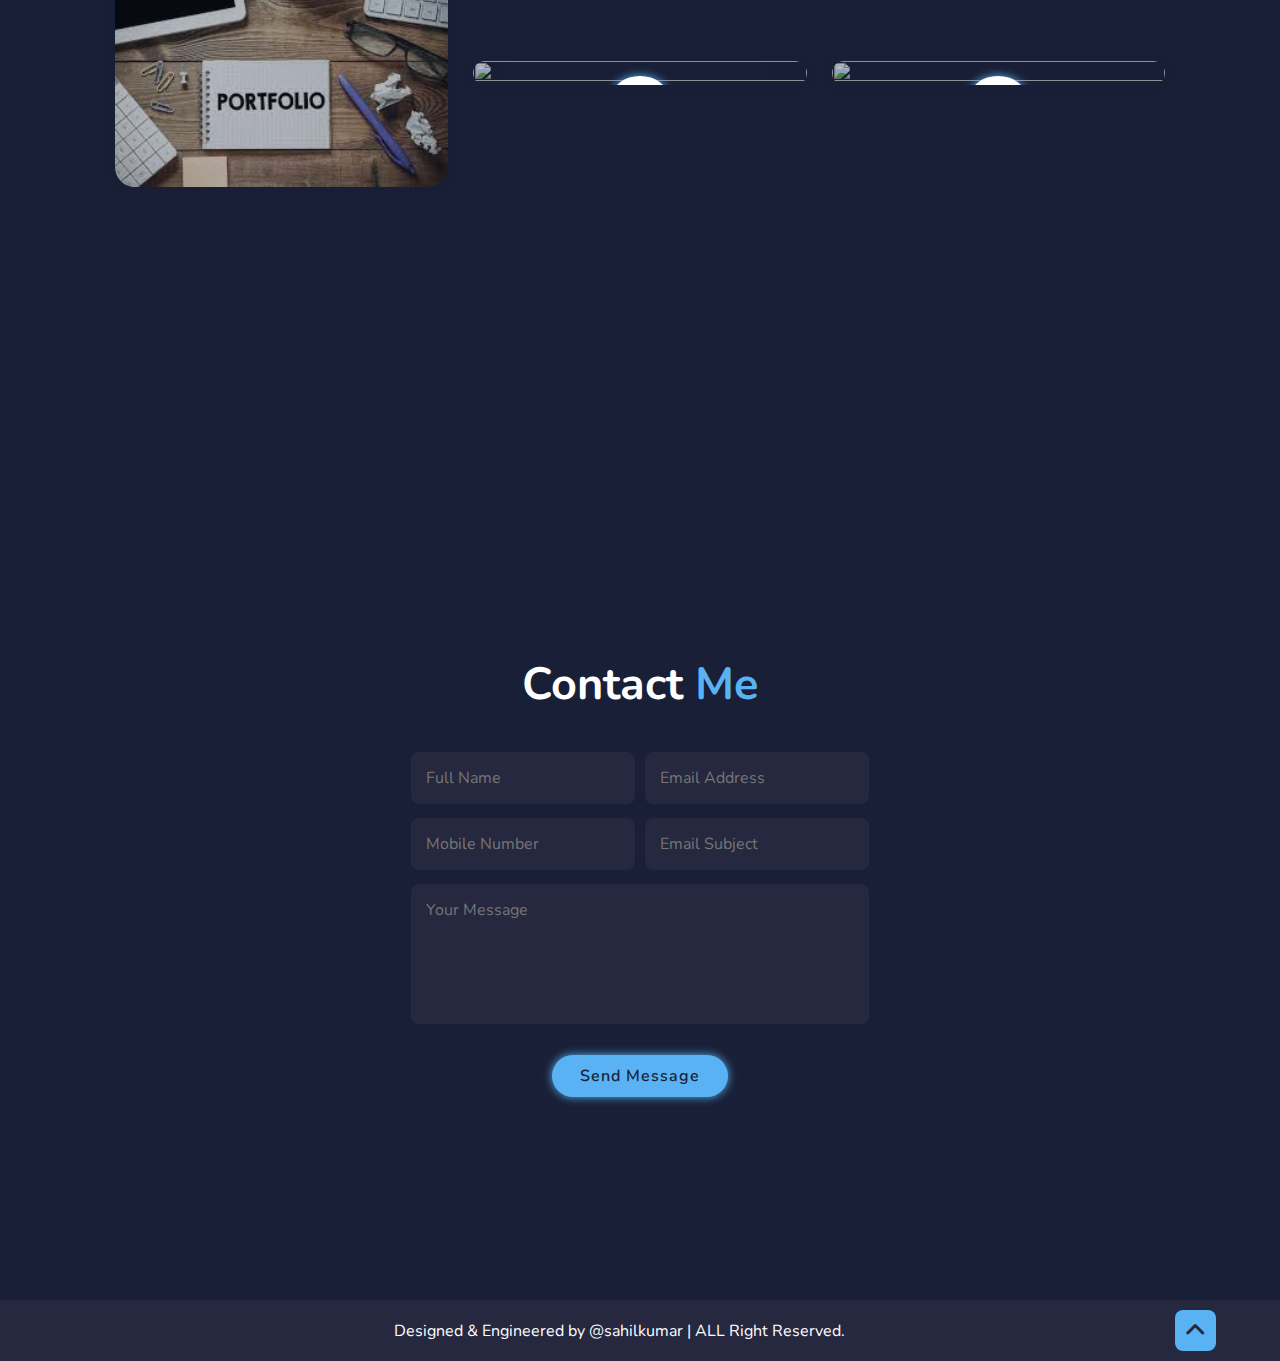
==== commit fd6bcd9b: "Update index.html" ====
--- a/index.html
+++ b/index.html
@@ -49,7 +49,7 @@
         </div>
 
         <div class="home-img">
-            <img src="Sahil.jpeg"alt="">
+            <img src="sahil.jpeg"alt="">
     </div>
 </section>  
          <!-- about Section --> 
@@ -128,7 +128,7 @@
             </div>
 
             <div class="portfolio-box">
-                <img src="C:\Users\Sahil554\Desktop\New folder (2)/portfolio4.jpg" alt="">
+                <img src="portfolio4.jpg" alt="">
                 <div class="portfolio-layer">
                     <h4>Data Visualization</h4>
                     <p>Enhanced business decision-making through interactive data visualizations.</p>
@@ -158,7 +158,7 @@
             </div>
 
             <div class="portfolio-box">
-                <img src="C:\Users\Sahil554\Desktop\New folder (2)/portfolio5.jpg" alt="">
+                <img src="portfolio5.jpg" alt="">
                 <div class="portfolio-layer">
                     <h4>Web Design</h4>
                     <p>Work on</p>
